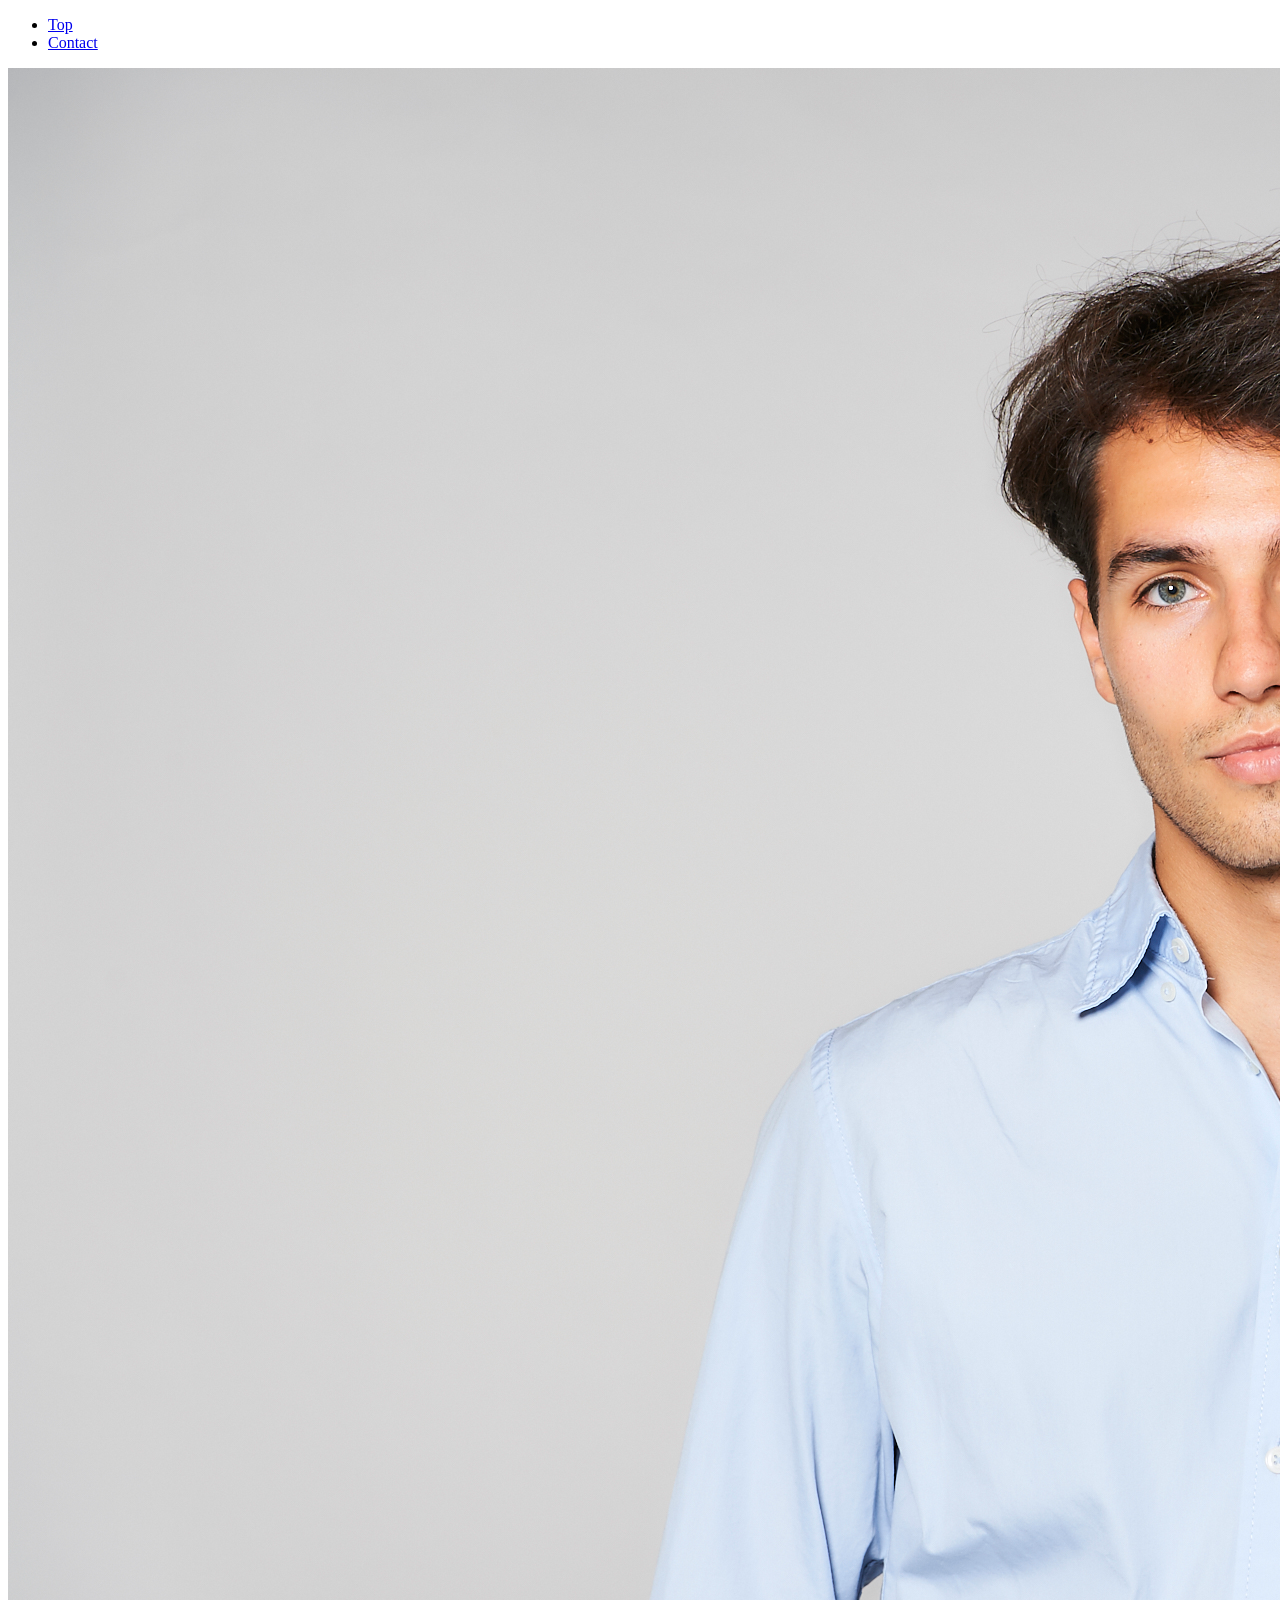
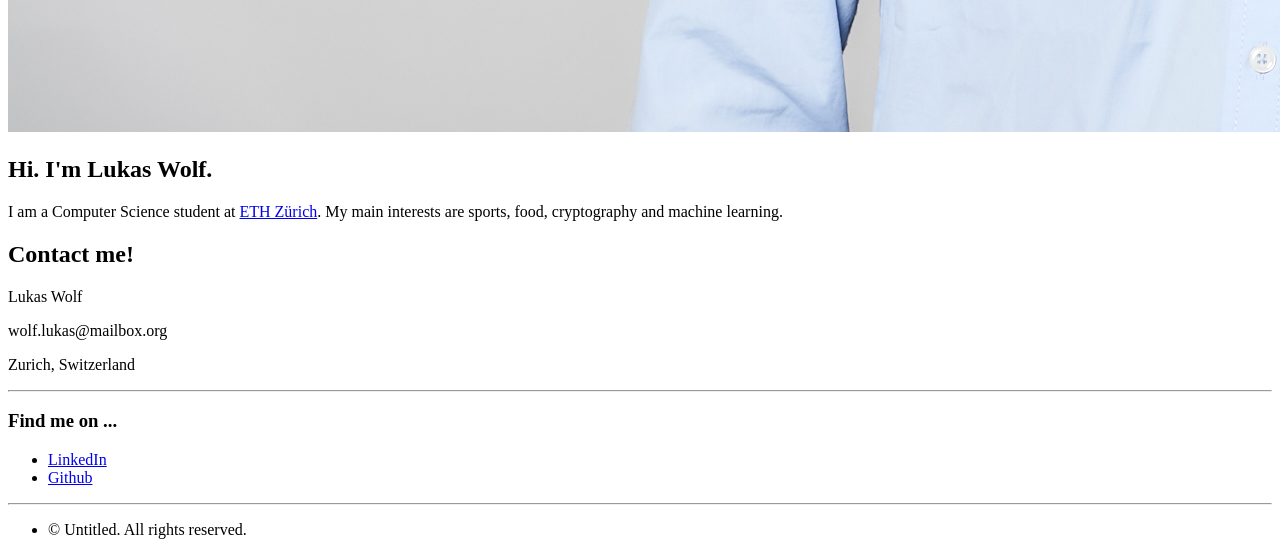
==== index.html @ d283a9c6 "clean" ====
<!DOCTYPE HTML>
<!--
	Miniport by HTML5 UP
	html5up.net | @ajlkn
	Free for personal and commercial use under the CCA 3.0 license (html5up.net/license)
-->
<html>
	<head>
		<title>Lukas Wolf</title>
		<meta charset="utf-8" />
		<meta name="viewport" content="width=device-width, initial-scale=1, user-scalable=no" />
		<link rel="stylesheet" href="assets/css/main.css" />
	</head>
	<body class="is-preload">

		<!-- Nav -->
			<nav id="nav">
				<ul class="container">
					<li><a href="#top">Top</a></li>
					<li><a href="#contact">Contact</a></li>
				</ul>
			</nav>

		<!-- Home -->
			<article id="top" class="wrapper style1">
				<div class="container">
					<div class="row">
						<div class="col-4 col-5-large col-12-medium">
							<span class="image fit"><img src="./images/Me.JPG" alt="" /></span>
						</div>
						<div class="col-8 col-7-large col-12-medium">
							<header>
								<h1>Hi. I'm <strong>Lukas Wolf</strong>.</h1>
							</header>
							<p>I am a Computer Science student at  <a href="http://ethz.ch">ETH Zürich</a>. My main interests are sports, food, cryptography and machine learning.
								</p>
						</div>
					</div>
				</div>
			</article>

		<!-- Contact -->
			<article id="contact" class="wrapper style4">
				<div class="container medium">
					<header>
						<h2>Contact me!</h2>
						<p>Lukas Wolf</p>
						<p>wolf.lukas@mailbox.org</p>
						<p>Zurich, Switzerland</p>
					</header>
						<div class="col-12">
							<hr />
							<h3>Find me on ...</h3>
							<ul class="social">
								<li><a href="https://www.linkedin.com/in/lukas-wolf-14a992143/" class="icon brands fa-linkedin-in"><span class="label">LinkedIn</span></a></li>
								<li><a href="https://github.com/lu-wo" class="icon brands fa-github"><span class="label">Github</span></a></li>
							</ul>
							<hr />
						</div>
					</div>
					<footer>
						<ul id="copyright">
							<li>&copy; Untitled. All rights reserved.</li>
						</ul>
					</footer>
				</div>
			</article>

		<!-- Scripts -->
			<script src="assets/js/jquery.min.js"></script>
			<script src="assets/js/jquery.scrolly.min.js"></script>
			<script src="assets/js/browser.min.js"></script>
			<script src="assets/js/breakpoints.min.js"></script>
			<script src="assets/js/util.js"></script>
			<script src="assets/js/main.js"></script>

	</body>
</html>
---- assets/css/main.css ----
@import url("https://fonts.googleapis.com/css?family=Open+Sans:300,300italic,600,600italic,700");
@import url("fontawesome-all.min.css");

/*
	Miniport by HTML5 UP
	html5up.net | @ajlkn
	Free for personal and commercial use under the CCA 3.0 license (html5up.net/license)
*/

html, body, div, span, applet, object,
iframe, h1, h2, h3, h4, h5, h6, p, blockquote,
pre, a, abbr, acronym, address, big, cite,
code, del, dfn, em, img, ins, kbd, q, s, samp,
small, strike, strong, sub, sup, tt, var, b,
u, i, center, dl, dt, dd, ol, ul, li, fieldset,
form, label, legend, table, caption, tbody,
tfoot, thead, tr, th, td, article, aside,
canvas, details, embed, figure, figcaption,
footer, header, hgroup, menu, nav, output, ruby,
section, summary, time, mark, audio, video {
	margin: 0;
	padding: 0;
	border: 0;
	font-size: 100%;
	font: inherit;
	vertical-align: baseline;}

article, aside, details, figcaption, figure,
footer, header, hgroup, menu, nav, section {
	display: block;}

body {
	line-height: 1;
}

ol, ul {
	list-style: none;
}

blockquote, q {
	quotes: none;
}

	blockquote:before, blockquote:after, q:before, q:after {
		content: '';
		content: none;
	}

table {
	border-collapse: collapse;
	border-spacing: 0;
}

body {
	-webkit-text-size-adjust: none;
}

mark {
	background-color: transparent;
	color: inherit;
}

input::-moz-focus-inner {
	border: 0;
	padding: 0;
}

input, select, textarea {
	-moz-appearance: none;
	-webkit-appearance: none;
	-ms-appearance: none;
	appearance: none;
}

/* Basic */

	html {
		box-sizing: border-box;
	}

	*, *:before, *:after {
		box-sizing: inherit;
	}

	body {
		padding-top: 3.5em;
	}

		body.is-preload *, body.is-preload *:before, body.is-preload *:after {
			-moz-animation: none !important;
			-webkit-animation: none !important;
			-ms-animation: none !important;
			animation: none !important;
			-moz-transition: none !important;
			-webkit-transition: none !important;
			-ms-transition: none !important;
			transition: none !important;
		}

	body, input, textarea, select {
		font-family: 'Open Sans', sans-serif;
		line-height: 1.85em;
		color: #888;
		font-weight: 300;
		font-size: 13pt;
	}

	a {
		-moz-transition: color .2s ease-in-out;
		-webkit-transition: color .2s ease-in-out;
		-ms-transition: color .2s ease-in-out;
		transition: color .2s ease-in-out;
		color: #43B3E0;
		text-decoration: underline;
	}

		a:hover {
			color: #43bff0 !important;
		}

		a img {
			border: 0;
		}

	b, strong {
		font-weight: 600;
		color: #3e3e3e;
	}

	i, em {
		font-style: italic;
	}

	sub {
		position: relative;
		top: 0.5em;
		font-size: 0.8em;
	}

	sup {
		position: relative;
		top: -0.5em;
		font-size: 0.8em;
	}

	blockquote {
		border-left: solid 0.75em #eee;
		padding: 1em 0 1em 1.5em;
		font-style: italic;
	}

	h1, h2, h3, h4, h5, h6 {
		color: #3e3e3e;
		margin: 0 0 0.75em 0;
	}

	h1 a, h2 a, h3 a, h4 a, h5 a, h6 a {
		text-decoration: none;
		color: inherit;
	}

	h2, h3, h4, h5, h6 {
		font-weight: 700;
	}

	h1 {
		font-size: 3.25em;
		letter-spacing: -0.025em;
		font-weight: 300;
	}

		h1 strong {
			font-weight: 700;
		}

	h2 {
		font-size: 2em;
		letter-spacing: -0.015em;
	}

	h3 {
		font-size: 1.5em;
		letter-spacing: -0.015em;
	}

	em, i {
		font-style: italic;
	}

	br.clear {
		clear: both;
	}

	hr {
		border: 0;
		border-top: solid 1px #444;
		border-top-color: rgba(0, 0, 0, 0.35);
		box-shadow: 0px 1px 0px 0px rgba(255, 255, 255, 0.1);
		height: 1px;
		margin: 3em 0;
	}

	p, ul, ol, dl, table {
		margin-bottom: 2em;
	}

	header {
		margin: 0 0 3em 0;
	}

		header > p {
			font-size: 1.25em;
			margin: 0;
		}

	footer {
		margin: 3em 0 0 0;
	}

		footer > p {
			font-size: 1.25em;
		}

/* Container */

	.container {
		margin: 0 auto;
		max-width: calc(100% - 50px);
		width: 1200px;
	}

		.container.medium {
			width: 900px;
		}

		@media screen and (max-width: 1680px) {

			.container {
				width: 1200px;
			}

				.container.medium {
					width: 900px;
				}

		}

		@media screen and (max-width: 1280px) {

			.container {
				width: 960px;
			}

				.container.medium {
					width: 720px;
				}

		}

		@media screen and (max-width: 980px) {

			.container {
				width: 100%;
			}

				.container.medium {
					width: 75%;
				}

		}

		@media screen and (max-width: 736px) {

			.container {
				width: 100%;
				max-width: calc(100% - 30px);
			}

				.container.medium {
					width: 100%;
				}

		}

/* Row */

	.row {
		display: flex;
		flex-wrap: wrap;
		box-sizing: border-box;
		align-items: stretch;
	}

		.row > * {
			box-sizing: border-box;
		}

		.row.gtr-uniform > * > :last-child {
			margin-bottom: 0;
		}

		.row.aln-left {
			justify-content: flex-start;
		}

		.row.aln-center {
			justify-content: center;
		}

		.row.aln-right {
			justify-content: flex-end;
		}

		.row.aln-top {
			align-items: flex-start;
		}

		.row.aln-middle {
			align-items: center;
		}

		.row.aln-bottom {
			align-items: flex-end;
		}

		.row > .imp {
			order: -1;
		}

		.row > .col-1 {
			width: 8.33333%;
		}

		.row > .off-1 {
			margin-left: 8.33333%;
		}

		.row > .col-2 {
			width: 16.66667%;
		}

		.row > .off-2 {
			margin-left: 16.66667%;
		}

		.row > .col-3 {
			width: 25%;
		}

		.row > .off-3 {
			margin-left: 25%;
		}

		.row > .col-4 {
			width: 33.33333%;
		}

		.row > .off-4 {
			margin-left: 33.33333%;
		}

		.row > .col-5 {
			width: 41.66667%;
		}

		.row > .off-5 {
			margin-left: 41.66667%;
		}

		.row > .col-6 {
			width: 50%;
		}

		.row > .off-6 {
			margin-left: 50%;
		}

		.row > .col-7 {
			width: 58.33333%;
		}

		.row > .off-7 {
			margin-left: 58.33333%;
		}

		.row > .col-8 {
			width: 66.66667%;
		}

		.row > .off-8 {
			margin-left: 66.66667%;
		}

		.row > .col-9 {
			width: 75%;
		}

		.row > .off-9 {
			margin-left: 75%;
		}

		.row > .col-10 {
			width: 83.33333%;
		}

		.row > .off-10 {
			margin-left: 83.33333%;
		}

		.row > .col-11 {
			width: 91.66667%;
		}

		.row > .off-11 {
			margin-left: 91.66667%;
		}

		.row > .col-12 {
			width: 100%;
		}

		.row > .off-12 {
			margin-left: 100%;
		}

		.row.gtr-0 {
			margin-top: 0px;
			margin-left: 0px;
		}

			.row.gtr-0 > * {
				padding: 0px 0 0 0px;
			}

			.row.gtr-0.gtr-uniform {
				margin-top: 0px;
			}

				.row.gtr-0.gtr-uniform > * {
					padding-top: 0px;
				}

		.row.gtr-25 {
			margin-top: -6.25px;
			margin-left: -6.25px;
		}

			.row.gtr-25 > * {
				padding: 6.25px 0 0 6.25px;
			}

			.row.gtr-25.gtr-uniform {
				margin-top: -6.25px;
			}

				.row.gtr-25.gtr-uniform > * {
					padding-top: 6.25px;
				}

		.row.gtr-50 {
			margin-top: -12.5px;
			margin-left: -12.5px;
		}

			.row.gtr-50 > * {
				padding: 12.5px 0 0 12.5px;
			}

			.row.gtr-50.gtr-uniform {
				margin-top: -12.5px;
			}

				.row.gtr-50.gtr-uniform > * {
					padding-top: 12.5px;
				}

		.row {
			margin-top: -25px;
			margin-left: -25px;
		}

			.row > * {
				padding: 25px 0 0 25px;
			}

			.row.gtr-uniform {
				margin-top: -25px;
			}

				.row.gtr-uniform > * {
					padding-top: 25px;
				}

		.row.gtr-150 {
			margin-top: -37.5px;
			margin-left: -37.5px;
		}

			.row.gtr-150 > * {
				padding: 37.5px 0 0 37.5px;
			}

			.row.gtr-150.gtr-uniform {
				margin-top: -37.5px;
			}

				.row.gtr-150.gtr-uniform > * {
					padding-top: 37.5px;
				}

		.row.gtr-200 {
			margin-top: -50px;
			margin-left: -50px;
		}

			.row.gtr-200 > * {
				padding: 50px 0 0 50px;
			}

			.row.gtr-200.gtr-uniform {
				margin-top: -50px;
			}

				.row.gtr-200.gtr-uniform > * {
					padding-top: 50px;
				}

		@media screen and (max-width: 1680px) {

			.row {
				display: flex;
				flex-wrap: wrap;
				box-sizing: border-box;
				align-items: stretch;
			}

				.row > * {
					box-sizing: border-box;
				}

				.row.gtr-uniform > * > :last-child {
					margin-bottom: 0;
				}

				.row.aln-left {
					justify-content: flex-start;
				}

				.row.aln-center {
					justify-content: center;
				}

				.row.aln-right {
					justify-content: flex-end;
				}

				.row.aln-top {
					align-items: flex-start;
				}

				.row.aln-middle {
					align-items: center;
				}

				.row.aln-bottom {
					align-items: flex-end;
				}

				.row > .imp-xlarge {
					order: -1;
				}

				.row > .col-1-xlarge {
					width: 8.33333%;
				}

				.row > .off-1-xlarge {
					margin-left: 8.33333%;
				}

				.row > .col-2-xlarge {
					width: 16.66667%;
				}

				.row > .off-2-xlarge {
					margin-left: 16.66667%;
				}

				.row > .col-3-xlarge {
					width: 25%;
				}

				.row > .off-3-xlarge {
					margin-left: 25%;
				}

				.row > .col-4-xlarge {
					width: 33.33333%;
				}

				.row > .off-4-xlarge {
					margin-left: 33.33333%;
				}

				.row > .col-5-xlarge {
					width: 41.66667%;
				}

				.row > .off-5-xlarge {
					margin-left: 41.66667%;
				}

				.row > .col-6-xlarge {
					width: 50%;
				}

				.row > .off-6-xlarge {
					margin-left: 50%;
				}

				.row > .col-7-xlarge {
					width: 58.33333%;
				}

				.row > .off-7-xlarge {
					margin-left: 58.33333%;
				}

				.row > .col-8-xlarge {
					width: 66.66667%;
				}

				.row > .off-8-xlarge {
					margin-left: 66.66667%;
				}

				.row > .col-9-xlarge {
					width: 75%;
				}

				.row > .off-9-xlarge {
					margin-left: 75%;
				}

				.row > .col-10-xlarge {
					width: 83.33333%;
				}

				.row > .off-10-xlarge {
					margin-left: 83.33333%;
				}

				.row > .col-11-xlarge {
					width: 91.66667%;
				}

				.row > .off-11-xlarge {
					margin-left: 91.66667%;
				}

				.row > .col-12-xlarge {
					width: 100%;
				}

				.row > .off-12-xlarge {
					margin-left: 100%;
				}

				.row.gtr-0 {
					margin-top: 0px;
					margin-left: 0px;
				}

					.row.gtr-0 > * {
						padding: 0px 0 0 0px;
					}

					.row.gtr-0.gtr-uniform {
						margin-top: 0px;
					}

						.row.gtr-0.gtr-uniform > * {
							padding-top: 0px;
						}

				.row.gtr-25 {
					margin-top: -6.25px;
					margin-left: -6.25px;
				}

					.row.gtr-25 > * {
						padding: 6.25px 0 0 6.25px;
					}

					.row.gtr-25.gtr-uniform {
						margin-top: -6.25px;
					}

						.row.gtr-25.gtr-uniform > * {
							padding-top: 6.25px;
						}

				.row.gtr-50 {
					margin-top: -12.5px;
					margin-left: -12.5px;
				}

					.row.gtr-50 > * {
						padding: 12.5px 0 0 12.5px;
					}

					.row.gtr-50.gtr-uniform {
						margin-top: -12.5px;
					}

						.row.gtr-50.gtr-uniform > * {
							padding-top: 12.5px;
						}

				.row {
					margin-top: -25px;
					margin-left: -25px;
				}

					.row > * {
						padding: 25px 0 0 25px;
					}

					.row.gtr-uniform {
						margin-top: -25px;
					}

						.row.gtr-uniform > * {
							padding-top: 25px;
						}

				.row.gtr-150 {
					margin-top: -37.5px;
					margin-left: -37.5px;
				}

					.row.gtr-150 > * {
						padding: 37.5px 0 0 37.5px;
					}

					.row.gtr-150.gtr-uniform {
						margin-top: -37.5px;
					}

						.row.gtr-150.gtr-uniform > * {
							padding-top: 37.5px;
						}

				.row.gtr-200 {
					margin-top: -50px;
					margin-left: -50px;
				}

					.row.gtr-200 > * {
						padding: 50px 0 0 50px;
					}

					.row.gtr-200.gtr-uniform {
						margin-top: -50px;
					}

						.row.gtr-200.gtr-uniform > * {
							padding-top: 50px;
						}

		}

		@media screen and (max-width: 1280px) {

			.row {
				display: flex;
				flex-wrap: wrap;
				box-sizing: border-box;
				align-items: stretch;
			}

				.row > * {
					box-sizing: border-box;
				}

				.row.gtr-uniform > * > :last-child {
					margin-bottom: 0;
				}

				.row.aln-left {
					justify-content: flex-start;
				}

				.row.aln-center {
					justify-content: center;
				}

				.row.aln-right {
					justify-content: flex-end;
				}

				.row.aln-top {
					align-items: flex-start;
				}

				.row.aln-middle {
					align-items: center;
				}

				.row.aln-bottom {
					align-items: flex-end;
				}

				.row > .imp-large {
					order: -1;
				}

				.row > .col-1-large {
					width: 8.33333%;
				}

				.row > .off-1-large {
					margin-left: 8.33333%;
				}

				.row > .col-2-large {
					width: 16.66667%;
				}

				.row > .off-2-large {
					margin-left: 16.66667%;
				}

				.row > .col-3-large {
					width: 25%;
				}

				.row > .off-3-large {
					margin-left: 25%;
				}

				.row > .col-4-large {
					width: 33.33333%;
				}

				.row > .off-4-large {
					margin-left: 33.33333%;
				}

				.row > .col-5-large {
					width: 41.66667%;
				}

				.row > .off-5-large {
					margin-left: 41.66667%;
				}

				.row > .col-6-large {
					width: 50%;
				}

				.row > .off-6-large {
					margin-left: 50%;
				}

				.row > .col-7-large {
					width: 58.33333%;
				}

				.row > .off-7-large {
					margin-left: 58.33333%;
				}

				.row > .col-8-large {
					width: 66.66667%;
				}

				.row > .off-8-large {
					margin-left: 66.66667%;
				}

				.row > .col-9-large {
					width: 75%;
				}

				.row > .off-9-large {
					margin-left: 75%;
				}

				.row > .col-10-large {
					width: 83.33333%;
				}

				.row > .off-10-large {
					margin-left: 83.33333%;
				}

				.row > .col-11-large {
					width: 91.66667%;
				}

				.row > .off-11-large {
					margin-left: 91.66667%;
				}

				.row > .col-12-large {
					width: 100%;
				}

				.row > .off-12-large {
					margin-left: 100%;
				}

				.row.gtr-0 {
					margin-top: 0px;
					margin-left: 0px;
				}

					.row.gtr-0 > * {
						padding: 0px 0 0 0px;
					}

					.row.gtr-0.gtr-uniform {
						margin-top: 0px;
					}

						.row.gtr-0.gtr-uniform > * {
							padding-top: 0px;
						}

				.row.gtr-25 {
					margin-top: -6.25px;
					margin-left: -6.25px;
				}

					.row.gtr-25 > * {
						padding: 6.25px 0 0 6.25px;
					}

					.row.gtr-25.gtr-uniform {
						margin-top: -6.25px;
					}

						.row.gtr-25.gtr-uniform > * {
							padding-top: 6.25px;
						}

				.row.gtr-50 {
					margin-top: -12.5px;
					margin-left: -12.5px;
				}

					.row.gtr-50 > * {
						padding: 12.5px 0 0 12.5px;
					}

					.row.gtr-50.gtr-uniform {
						margin-top: -12.5px;
					}

						.row.gtr-50.gtr-uniform > * {
							padding-top: 12.5px;
						}

				.row {
					margin-top: -25px;
					margin-left: -25px;
				}

					.row > * {
						padding: 25px 0 0 25px;
					}

					.row.gtr-uniform {
						margin-top: -25px;
					}

						.row.gtr-uniform > * {
							padding-top: 25px;
						}

				.row.gtr-150 {
					margin-top: -37.5px;
					margin-left: -37.5px;
				}

					.row.gtr-150 > * {
						padding: 37.5px 0 0 37.5px;
					}

					.row.gtr-150.gtr-uniform {
						margin-top: -37.5px;
					}

						.row.gtr-150.gtr-uniform > * {
							padding-top: 37.5px;
						}

				.row.gtr-200 {
					margin-top: -50px;
					margin-left: -50px;
				}

					.row.gtr-200 > * {
						padding: 50px 0 0 50px;
					}

					.row.gtr-200.gtr-uniform {
						margin-top: -50px;
					}

						.row.gtr-200.gtr-uniform > * {
							padding-top: 50px;
						}

		}

		@media screen and (max-width: 980px) {

			.row {
				display: flex;
				flex-wrap: wrap;
				box-sizing: border-box;
				align-items: stretch;
			}

				.row > * {
					box-sizing: border-box;
				}

				.row.gtr-uniform > * > :last-child {
					margin-bottom: 0;
				}

				.row.aln-left {
					justify-content: flex-start;
				}

				.row.aln-center {
					justify-content: center;
				}

				.row.aln-right {
					justify-content: flex-end;
				}

				.row.aln-top {
					align-items: flex-start;
				}

				.row.aln-middle {
					align-items: center;
				}

				.row.aln-bottom {
					align-items: flex-end;
				}

				.row > .imp-medium {
					order: -1;
				}

				.row > .col-1-medium {
					width: 8.33333%;
				}

				.row > .off-1-medium {
					margin-left: 8.33333%;
				}

				.row > .col-2-medium {
					width: 16.66667%;
				}

				.row > .off-2-medium {
					margin-left: 16.66667%;
				}

				.row > .col-3-medium {
					width: 25%;
				}

				.row > .off-3-medium {
					margin-left: 25%;
				}

				.row > .col-4-medium {
					width: 33.33333%;
				}

				.row > .off-4-medium {
					margin-left: 33.33333%;
				}

				.row > .col-5-medium {
					width: 41.66667%;
				}

				.row > .off-5-medium {
					margin-left: 41.66667%;
				}

				.row > .col-6-medium {
					width: 50%;
				}

				.row > .off-6-medium {
					margin-left: 50%;
				}

				.row > .col-7-medium {
					width: 58.33333%;
				}

				.row > .off-7-medium {
					margin-left: 58.33333%;
				}

				.row > .col-8-medium {
					width: 66.66667%;
				}

				.row > .off-8-medium {
					margin-left: 66.66667%;
				}

				.row > .col-9-medium {
					width: 75%;
				}

				.row > .off-9-medium {
					margin-left: 75%;
				}

				.row > .col-10-medium {
					width: 83.33333%;
				}

				.row > .off-10-medium {
					margin-left: 83.33333%;
				}

				.row > .col-11-medium {
					width: 91.66667%;
				}

				.row > .off-11-medium {
					margin-left: 91.66667%;
				}

				.row > .col-12-medium {
					width: 100%;
				}

				.row > .off-12-medium {
					margin-left: 100%;
				}

				.row.gtr-0 {
					margin-top: 0px;
					margin-left: 0px;
				}

					.row.gtr-0 > * {
						padding: 0px 0 0 0px;
					}

					.row.gtr-0.gtr-uniform {
						margin-top: 0px;
					}

						.row.gtr-0.gtr-uniform > * {
							padding-top: 0px;
						}

				.row.gtr-25 {
					margin-top: -6.25px;
					margin-left: -6.25px;
				}

					.row.gtr-25 > * {
						padding: 6.25px 0 0 6.25px;
					}

					.row.gtr-25.gtr-uniform {
						margin-top: -6.25px;
					}

						.row.gtr-25.gtr-uniform > * {
							padding-top: 6.25px;
						}

				.row.gtr-50 {
					margin-top: -12.5px;
					margin-left: -12.5px;
				}

					.row.gtr-50 > * {
						padding: 12.5px 0 0 12.5px;
					}

					.row.gtr-50.gtr-uniform {
						margin-top: -12.5px;
					}

						.row.gtr-50.gtr-uniform > * {
							padding-top: 12.5px;
						}

				.row {
					margin-top: -25px;
					margin-left: -25px;
				}

					.row > * {
						padding: 25px 0 0 25px;
					}

					.row.gtr-uniform {
						margin-top: -25px;
					}

						.row.gtr-uniform > * {
							padding-top: 25px;
						}

				.row.gtr-150 {
					margin-top: -37.5px;
					margin-left: -37.5px;
				}

					.row.gtr-150 > * {
						padding: 37.5px 0 0 37.5px;
					}

					.row.gtr-150.gtr-uniform {
						margin-top: -37.5px;
					}

						.row.gtr-150.gtr-uniform > * {
							padding-top: 37.5px;
						}

				.row.gtr-200 {
					margin-top: -50px;
					margin-left: -50px;
				}

					.row.gtr-200 > * {
						padding: 50px 0 0 50px;
					}

					.row.gtr-200.gtr-uniform {
						margin-top: -50px;
					}

						.row.gtr-200.gtr-uniform > * {
							padding-top: 50px;
						}

		}

		@media screen and (max-width: 736px) {

			.row {
				display: flex;
				flex-wrap: wrap;
				box-sizing: border-box;
				align-items: stretch;
			}

				.row > * {
					box-sizing: border-box;
				}

				.row.gtr-uniform > * > :last-child {
					margin-bottom: 0;
				}

				.row.aln-left {
					justify-content: flex-start;
				}

				.row.aln-center {
					justify-content: center;
				}

				.row.aln-right {
					justify-content: flex-end;
				}

				.row.aln-top {
					align-items: flex-start;
				}

				.row.aln-middle {
					align-items: center;
				}

				.row.aln-bottom {
					align-items: flex-end;
				}

				.row > .imp-small {
					order: -1;
				}

				.row > .col-1-small {
					width: 8.33333%;
				}

				.row > .off-1-small {
					margin-left: 8.33333%;
				}

				.row > .col-2-small {
					width: 16.66667%;
				}

				.row > .off-2-small {
					margin-left: 16.66667%;
				}

				.row > .col-3-small {
					width: 25%;
				}

				.row > .off-3-small {
					margin-left: 25%;
				}

				.row > .col-4-small {
					width: 33.33333%;
				}

				.row > .off-4-small {
					margin-left: 33.33333%;
				}

				.row > .col-5-small {
					width: 41.66667%;
				}

				.row > .off-5-small {
					margin-left: 41.66667%;
				}

				.row > .col-6-small {
					width: 50%;
				}

				.row > .off-6-small {
					margin-left: 50%;
				}

				.row > .col-7-small {
					width: 58.33333%;
				}

				.row > .off-7-small {
					margin-left: 58.33333%;
				}

				.row > .col-8-small {
					width: 66.66667%;
				}

				.row > .off-8-small {
					margin-left: 66.66667%;
				}

				.row > .col-9-small {
					width: 75%;
				}

				.row > .off-9-small {
					margin-left: 75%;
				}

				.row > .col-10-small {
					width: 83.33333%;
				}

				.row > .off-10-small {
					margin-left: 83.33333%;
				}

				.row > .col-11-small {
					width: 91.66667%;
				}

				.row > .off-11-small {
					margin-left: 91.66667%;
				}

				.row > .col-12-small {
					width: 100%;
				}

				.row > .off-12-small {
					margin-left: 100%;
				}

				.row.gtr-0 {
					margin-top: 0px;
					margin-left: 0px;
				}

					.row.gtr-0 > * {
						padding: 0px 0 0 0px;
					}

					.row.gtr-0.gtr-uniform {
						margin-top: 0px;
					}

						.row.gtr-0.gtr-uniform > * {
							padding-top: 0px;
						}

				.row.gtr-25 {
					margin-top: -3.75px;
					margin-left: -3.75px;
				}

					.row.gtr-25 > * {
						padding: 3.75px 0 0 3.75px;
					}

					.row.gtr-25.gtr-uniform {
						margin-top: -3.75px;
					}

						.row.gtr-25.gtr-uniform > * {
							padding-top: 3.75px;
						}

				.row.gtr-50 {
					margin-top: -7.5px;
					margin-left: -7.5px;
				}

					.row.gtr-50 > * {
						padding: 7.5px 0 0 7.5px;
					}

					.row.gtr-50.gtr-uniform {
						margin-top: -7.5px;
					}

						.row.gtr-50.gtr-uniform > * {
							padding-top: 7.5px;
						}

				.row {
					margin-top: -15px;
					margin-left: -15px;
				}

					.row > * {
						padding: 15px 0 0 15px;
					}

					.row.gtr-uniform {
						margin-top: -15px;
					}

						.row.gtr-uniform > * {
							padding-top: 15px;
						}

				.row.gtr-150 {
					margin-top: -22.5px;
					margin-left: -22.5px;
				}

					.row.gtr-150 > * {
						padding: 22.5px 0 0 22.5px;
					}

					.row.gtr-150.gtr-uniform {
						margin-top: -22.5px;
					}

						.row.gtr-150.gtr-uniform > * {
							padding-top: 22.5px;
						}

				.row.gtr-200 {
					margin-top: -30px;
					margin-left: -30px;
				}

					.row.gtr-200 > * {
						padding: 30px 0 0 30px;
					}

					.row.gtr-200.gtr-uniform {
						margin-top: -30px;
					}

						.row.gtr-200.gtr-uniform > * {
							padding-top: 30px;
						}

		}

/* Form */

	form label {
		color: #3e3e3e;
		font-weight: 700;
		display: block;
		margin: 0 0 0.5em 0;
	}

	form input[type=text],
	form input[type=email],
	form input[type=password],
	form select,
	form textarea {
		-moz-transition: background .2s ease-in-out, box-shadow .2s ease-in-out;
		-webkit-transition: background .2s ease-in-out, box-shadow .2s ease-in-out;
		-ms-transition: background .2s ease-in-out, box-shadow .2s ease-in-out;
		transition: background .2s ease-in-out, box-shadow .2s ease-in-out;
		-webkit-appearance: none;
		display: block;
		border: 0;
		padding: 0.75em;
		font-size: 1em;
		border-radius: 8px;
		border: solid 1px #ddd;
		background: #fff;
		color: #bbb;
		box-shadow: inset 0px 2px 3px 1px rgba(0, 0, 0, 0.05), 0px 1px 0px 0px rgba(255, 255, 255, 0.025);
		width: 100%;
	}

		form input[type=text]:focus,
		form input[type=email]:focus,
		form input[type=password]:focus,
		form select:focus,
		form textarea:focus {
			background: #fafafa;
			box-shadow: inset 0px 2px 5px 0px rgba(0, 0, 0, 0.05), 0px 1px 0px 0px rgba(255, 255, 255, 0.025), inset 0px 0px 2px 1px #43bff0;
		}

	form textarea {
		height: 15em;
	}

	form .actions:last-child {
		margin-bottom: 0;
	}

	form ::-webkit-input-placeholder {
		color: #555 !important;
	}

	form :-moz-placeholder {
		color: #555 !important;
	}

	form ::-moz-placeholder {
		color: #555 !important;
	}

	form :-ms-input-placeholder {
		color: #555 !important;
	}

	form ::-moz-focus-inner {
		border: 0;
	}

/* Tables */

	table {
		width: 100%;
	}

		table.default {
			width: 100%;
		}

			table.default tr {
				border-top: solid 1px #eee;
			}

				table.default tr:first-child {
					border-top: 0;
				}

			table.default td {
				padding: 0.5em 1em 0.5em 1em;
			}

			table.default th {
				text-align: left;
				padding: 0.5em 1em 0.5em 1em;
				font-weight: 600;
				margin: 0 0 1em 0;
			}

			table.default thead {
				background: #4f4f4f;
				color: #fff;
			}

/* Section/Article */

	section, article {
		margin-bottom: 3em;
	}

	section > :last-child,
	article > :last-child,
	section:last-child,
	article:last-child {
		margin-bottom: 0;
	}

/* Image */

	.image {
		display: inline-block;
		position: relative;
	}

		.image img {
			display: block;
			width: 100%;
		}

		.image.fit {
			display: block;
			width: 100%;
		}

		.image.featured {
			display: block;
			width: 100%;
			margin: 0 0 2em 0;
		}

		.image.left {
			float: left;
			margin: 0 2em 2em 0;
		}

		.image.centered {
			display: block;
			margin: 0 0 2em 0;
		}

			.image.centered img {
				margin: 0 auto;
				width: auto;
			}

/* Button */

	input[type="button"],
	input[type="submit"],
	input[type="reset"],
	button,
	.button {
		background-image: url("images/bg.png"), -moz-linear-gradient(top, rgba(0, 0, 0, 0), rgba(0, 0, 0, 0.2));
		background-image: url("images/bg.png"), -webkit-linear-gradient(top, rgba(0, 0, 0, 0), rgba(0, 0, 0, 0.2));
		background-image: url("images/bg.png"), -ms-linear-gradient(top, rgba(0, 0, 0, 0), rgba(0, 0, 0, 0.2));
		background-image: url("images/bg.png"), linear-gradient(top, rgba(0, 0, 0, 0), rgba(0, 0, 0, 0.2));
		-moz-transition: background-color .2s ease-in-out;
		-webkit-transition: background-color .2s ease-in-out;
		-ms-transition: background-color .2s ease-in-out;
		transition: background-color .2s ease-in-out;
		-webkit-appearance: none;
		position: relative;
		display: inline-block;
		color: #fff !important;
		text-decoration: none;
		font-weight: 700;
		border: 0;
		outline: 0;
		cursor: pointer;
		border-radius: 8px;
		text-shadow: -1px -1px 0.5px rgba(0, 0, 0, 0.5);
		overflow: hidden;
		box-shadow: inset 0px 0px 0px 1px rgba(0, 0, 0, 0.5), inset 0px 2px 1px 0px rgba(255, 255, 255, 0.75);
		background-color: #43B3E0;
		padding: 1em 2.35em 1em 2.35em;
		font-size: 1.1em;
		max-width: 24em;
	}

		input[type="button"]:hover,
		input[type="submit"]:hover,
		input[type="reset"]:hover,
		button:hover,
		.button:hover {
			background-color: #43bff0;
			color: #fff !important;
		}

		input[type="button"]:active,
		input[type="submit"]:active,
		input[type="reset"]:active,
		button:active,
		.button:active {
			background-color: #3BA8D3;
			top: 1px;
		}

		input[type="button"].large,
		input[type="submit"].large,
		input[type="reset"].large,
		button.large,
		.button.large {
			font-size: 1.5em;
			letter-spacing: -0.025em;
		}

		input[type="button"].alt,
		input[type="submit"].alt,
		input[type="reset"].alt,
		button.alt,
		.button.alt {
			background-color: #444;
			box-shadow: inset 0px 0px 0px 1px #242424, inset 0px 2px 1px 0px rgba(255, 255, 255, 0.2);
		}

			input[type="button"].alt:hover,
			input[type="submit"].alt:hover,
			input[type="reset"].alt:hover,
			button.alt:hover,
			.button.alt:hover {
				background-color: #4f4f4f;
				color: #fff !important;
			}

			input[type="button"].alt:active,
			input[type="submit"].alt:active,
			input[type="reset"].alt:active,
			button.alt:active,
			.button.alt:active {
				background-color: #3f3f3f;
			}

/* List */

	ul {
		list-style: disc;
		padding-left: 1em;
	}

		ul li {
			padding-left: 0.5em;
		}

	ol {
		list-style: decimal;
		padding-left: 1.25em;
	}

		ol li {
			padding-left: 0.25em;
		}

/* Social */

	ul.social {
		cursor: default;
		margin: 0;
		list-style: none;
		padding-left: 0;
	}

		ul.social li {
			position: relative;
			display: inline-block;
			margin: 0.25em;
			top: 0;
			padding-left: 0;
		}

			ul.social li a {
				-moz-transition: top .2s ease-in-out;
				-webkit-transition: top .2s ease-in-out;
				-ms-transition: top .2s ease-in-out;
				transition: top .2s ease-in-out;
				display: block;
				width: 48px;
				height: 48px;
				border-radius: 6px;
				top: 0;
				position: relative;
			}

				ul.social li a:before {
					background-image: url("images/bg.png"), -moz-linear-gradient(top, rgba(0, 0, 0, 0), rgba(0, 0, 0, 0.2));
					background-image: url("images/bg.png"), -webkit-linear-gradient(top, rgba(0, 0, 0, 0), rgba(0, 0, 0, 0.2));
					background-image: url("images/bg.png"), -ms-linear-gradient(top, rgba(0, 0, 0, 0), rgba(0, 0, 0, 0.2));
					background-image: url("images/bg.png"), linear-gradient(top, rgba(0, 0, 0, 0), rgba(0, 0, 0, 0.2));
					-moz-transition: background-color .2s ease-in-out;
					-webkit-transition: background-color .2s ease-in-out;
					-ms-transition: background-color .2s ease-in-out;
					transition: background-color .2s ease-in-out;
					background-color: #444;
					border-radius: 6px;
					box-shadow: inset 0px 0px 0px 1px #282828, inset 0px 2px 1px 0px rgba(255, 255, 255, 0.1);
					color: #2E2E2E !important;
					display: block;
					font-size: 26px;
					height: 48px;
					line-height: 48px;
					text-align: center;
					outline: 0;
					overflow: hidden;
					text-shadow: 1px 1px 0px rgba(255, 255, 255, 0.1);
					width: 48px;
				}

				ul.social li a.fa-twitter {
					background-color: #2DAAE4;
				}

				ul.social li a.fa-facebook-f {
					background-color: #3C5A98;
				}

				ul.social li a.fa-dribbble {
					background-color: #C4376B;
				}

				ul.social li a.fa-linkedin-in {
					background-color: #006599;
				}

				ul.social li a.fa-tumblr {
					background-color: #51718A;
				}

				ul.social li a.fa-google-plus {
					background-color: #DA2713;
				}

				ul.social li a.fa-github {
					background-color: #FAFAFA;
				}

				ul.social li a.fa-rss {
					background-color: #F2600B;
				}

				ul.social li a.fa-instagram {
					background-color: #E0D7C8;
				}

				ul.social li a.fa-foursquare {
					background-color: #39A3D4;
				}

				ul.social li a.fa-skype {
					background-color: #10BEF1;
				}

				ul.social li a.fa-soundcloud {
					background-color: #FE5419;
				}

				ul.social li a.fa-youtube {
					background-color: #BF2E25;
				}

				ul.social li a.fa-blogger {
					background-color: #FF6501;
				}

				ul.social li a.fa-flickr {
					background-color: #0062DB;
				}

				ul.social li a.fa-vimeo {
					background-color: #4C8AB0;
				}

				ul.social li a:hover {
					top: -5px;
				}

					ul.social li a:hover:before {
						background-color: transparent;
					}

/* Actions */

	ul.actions {
		list-style: none;
		padding-left: 0;
	}

		ul.actions li {
			display: inline-block;
			margin: 0 0 0 1em;
			padding-left: 0;
		}

			ul.actions li:first-child {
				margin-left: 0;
			}

/* Box */

	.box {
		background: #fff;
		box-shadow: inset 0px 0px 0px 1px rgba(0, 0, 0, 0.15), 0px 2px 3px 0px rgba(0, 0, 0, 0.1);
		text-align: center;
		padding: 2em;
	}

		.box.style1 {
			padding: 3em 2em 3.5em 2em;
		}

			.box.style1 h3 {
				margin-bottom: 0.5em;
			}

		.box.style2 h3 {
			margin-bottom: 0.25em;
		}

		.box.style2 .image {
			position: relative;
			left: 2em;
			top: 2em;
			margin: -4em 0 4em -4em;
			width: auto;
		}

/* Icons */

	.icon {
		text-decoration: none;
		text-decoration: none;
	}

		.icon:before {
			-moz-osx-font-smoothing: grayscale;
			-webkit-font-smoothing: antialiased;
			display: inline-block;
			font-style: normal;
			font-variant: normal;
			text-rendering: auto;
			line-height: 1;
			text-transform: none !important;
			font-family: 'Font Awesome 5 Free';
			font-weight: 400;
		}

		.icon:before {
			font-size: 1.25em;
		}

		.icon > .label {
			display: none;
		}

		.icon.solid:before {
			font-weight: 900;
		}

		.icon.brands:before {
			font-family: 'Font Awesome 5 Brands';
		}

		.icon.featured {
			color: #EA8A95;
			display: block;
			margin: 0 0 1.5em 0;
			cursor: default;
		}

			.icon.featured:before {
				font-size: 6em;
			}

/* Wrappers */

	.wrapper {
		background-image: url("images/bg.png");
		box-shadow: inset 0px 1px 0px 0px rgba(0, 0, 0, 0.05), inset 0px 2px 3px 0px rgba(0, 0, 0, 0.1);
		padding: 8em 0 8em 0;
		text-align: center;
	}

		.wrapper.style1 {
			background-image: none;
			background-color: #fff;
		}

		.wrapper.style2 {
			background-color: #fafafa;
			text-shadow: 1px 1px 0px #fff;
		}

		.wrapper.style3 {
			background-color: #f4f4f4;
			text-shadow: 1px 1px 0px #fff;
		}

		.wrapper.style4 {
			background-color: #303030;
			color: #999;
			text-shadow: -1px -1px 0px #181818;
		}

			.wrapper.style4 h1, .wrapper.style4 h2, .wrapper.style4 h3, .wrapper.style4 h4, .wrapper.style4 h5, .wrapper.style4 h6 {
				color: #fff;
			}

			.wrapper.style4 form input[type=text],
			.wrapper.style4 form input[type=password],
			.wrapper.style4 form select,
			.wrapper.style4 form textarea {
				border: none;
				background: #282828;
			}

				.wrapper.style4 form input[type=text]:focus,
				.wrapper.style4 form input[type=password]:focus,
				.wrapper.style4 form select:focus,
				.wrapper.style4 form textarea:focus {
					background: #252525;
				}

/* Nav */

	#nav {
		background-color: #282828;
		text-align: center;
		position: fixed;
		left: 0;
		top: 0;
		width: 100%;
		z-index: 10000;
		cursor: default;
		height: 3.5em;
		line-height: 3.5em;
	}

		#nav ul {
			margin-bottom: 0;
			list-style: none;
			padding-left: 0;
		}

		#nav li {
			display: inline-block;
			padding-left: 0;
		}

		#nav a {
			-moz-transition: background-color .2s ease-in-out;
			-webkit-transition: background-color .2s ease-in-out;
			-ms-transition: background-color .2s ease-in-out;
			transition: background-color .2s ease-in-out;
			position: relative;
			display: block;
			color: #fff;
			text-decoration: none;
			outline: 0;
			font-weight: 600;
			border-radius: 8px;
			color: #fff;
			height: 2.5em;
			line-height: 2.5em;
			padding: 0 1.25em;
		}

			#nav a:hover {
				color: #fff !important;
				background: #383838;
			}

			#nav a.active {
				background: #484848;
			}

				#nav a.active:before {
					content: '';
					display: block;
					position: absolute;
					bottom: -0.6em;
					left: 50%;
					margin-left: -0.75em;
					border-left: solid 0.75em transparent;
					border-right: solid 0.75em transparent;
					border-top: solid 0.6em #282828;
				}

/* Articles */

	body > article {
		margin-bottom: 0;
	}

	#top {
		padding: 10em 0 10em 0;
		text-align: left;
	}

		#top .image {
			border-radius: 100%;
			width: 20em;
			height: 20em;
			margin: 0;
		}

			#top .image img {
				border-radius: 100%;
			}

		#top h1 {
			margin-top: 0.35em;
		}

		#top p {
			font-size: 1.5em;
			line-height: 1.75em;
		}

			#top p a {
				color: inherit;
			}

	#contact footer {
		font-size: 0.9em;
	}

/* Copyright */

	#copyright {
		color: #666;
		font-size: 1em;
		line-height: 1em;
		list-style: none;
		padding-left: 0;
		margin-bottom: 0;
	}

		#copyright li {
			display: inline-block;
			border-left: solid 1px rgba(0, 0, 0, 0.5);
			box-shadow: -1px 0px 0px 0px rgba(255, 255, 255, 0.1);
			padding: 0 0 0 1em;
			margin: 0 0 0 1em;
		}

			#copyright li:first-child {
				border: 0;
				box-shadow: none;
				padding-left: 0;
				margin-left: 0;
			}

		#copyright a {
			-moz-transition: color .2s ease-in-out;
			-webkit-transition: color .2s ease-in-out;
			-ms-transition: color .2s ease-in-out;
			transition: color .2s ease-in-out;
			color: inherit;
		}

			#copyright a:hover {
				color: #777;
			}

/* Large */

	@media screen and (max-width: 1280px) {

		/* Basic */

			body {
				font-size: 11pt;
			}

			input, textarea, select {
				font-size: 11pt;
			}

			header {
				margin: 0 0 4em 0;
			}

		/* Wrappers */

			.wrapper {
				padding: 5em 0 5em 0;
				text-align: center;
			}

				.wrapper.style4 .row-special {
					margin: 2em 0 0 0;
					padding: 2em 0 2em 0;
				}

		/* Articles */

			#top {
				padding: 8em 0;
			}

				#top .image {
					width: 24em;
					height: 24em;
					margin: 0;
				}

	}

/* Medium */

	@media screen and (max-width: 980px) {

		/* Articles */

			#top {
				text-align: center;
				padding: 5em 0;
			}

				#top .image {
					margin: 0 auto 2em auto;
				}

	}

/* Small */

	@media screen and (max-width: 736px) {

		/* Basic */

			body {
				padding-top: 44px;
			}

			body, input, textarea, select {
				line-height: 1.75em;
				font-size: 10pt;
				letter-spacing: 0;
			}

			h1, h2, h3, h4, h5, h6 {
				font-size: 1.25em;
				margin: 0 0 0.4em 0;
			}

			h1 {
				font-size: 2.25em;
				line-height: 1.25em;
			}

			header {
				margin: 0 0 2em 0;
			}

				header > p {
					font-size: 1.25em;
				}

			footer {
				margin: 2.5em 0 0 0;
			}

				footer > p {
					font-size: 1.25em;
				}

			hr {
				margin: 1.5em 0 2em 0;
			}

		/* Section/Article */

			section, article {
				clear: both;
			}

		/* Button */

			input[type="button"],
			input[type="submit"],
			input[type="reset"],
			button,
			.button {
				text-align: center;
				font-size: 1.2em;
				width: 100%;
				padding: 1em 0 1em 0;
			}

				input[type="button"].large,
				input[type="submit"].large,
				input[type="reset"].large,
				button.large,
				.button.large {
					font-size: 1.2em;
					letter-spacing: 0;
				}

		/* Social */

			ul.social {
				padding: 1em 0.5em 0 0.5em;
			}

				ul.social li {
					margin: 0.5em 0.5em 0.5em 0.5em;
				}

					ul.social li a {
						top: 0 !important;
					}

						ul.social li a:before {
							background-color: transparent !important;
						}

		/* Actions */

			ul.actions {
				margin: 0;
			}

				ul.actions li {
					display: block;
					margin: 15px 0 0 0;
				}

					ul.actions li:first-child {
						margin-top: 0;
					}

		/* Box */

			.box {
				padding: 30px 20px 30px 20px;
				margin: 0 0 20px 0 !important;
			}

				.box h3 {
					margin-bottom: 0.25em;
				}

				.box .image.centered {
					margin-bottom: 1em;
				}

				.box .image.featured {
					position: relative;
					left: 20px;
					top: 20px;
					margin: -50px 0 50px -40px;
					width: auto;
				}

				.box.style1 {
					max-width: 32em;
					margin-left: auto !important;
					margin-right: auto !important;
				}

				.box.style2 {
					max-width: 32em;
					margin-left: auto !important;
					margin-right: auto !important;
				}

		/* Wrappers */

			.wrapper {
				padding: 3em 0;
				text-align: center;
			}

		/* Nav */

			#nav {
				height: 44px;
				line-height: 44px;
			}

				#nav a {
					padding: 0 0.75em;
					height: inherit;
					line-height: inherit;
					border-radius: 0;
				}

					#nav a:hover {
						background-color: transparent;
					}

		/* Articles */

			#top {
				padding: 3em 0;
			}

				#top .image {
					width: 15em;
					height: 15em;
					margin-bottom: 0;
				}

				#top p {
					font-size: 1em;
				}

			#contact footer {
				margin: 0;
			}

		/* Copyright */

			#copyright {
				font-size: 1em;
				margin: 0;
			}

				#copyright li {
					display: block;
					margin: 1em 0 0 0;
					padding: 0;
					box-shadow: none;
					border-left: 0;
				}

					#copyright li:first-child {
						margin-top: 0;
					}

	}
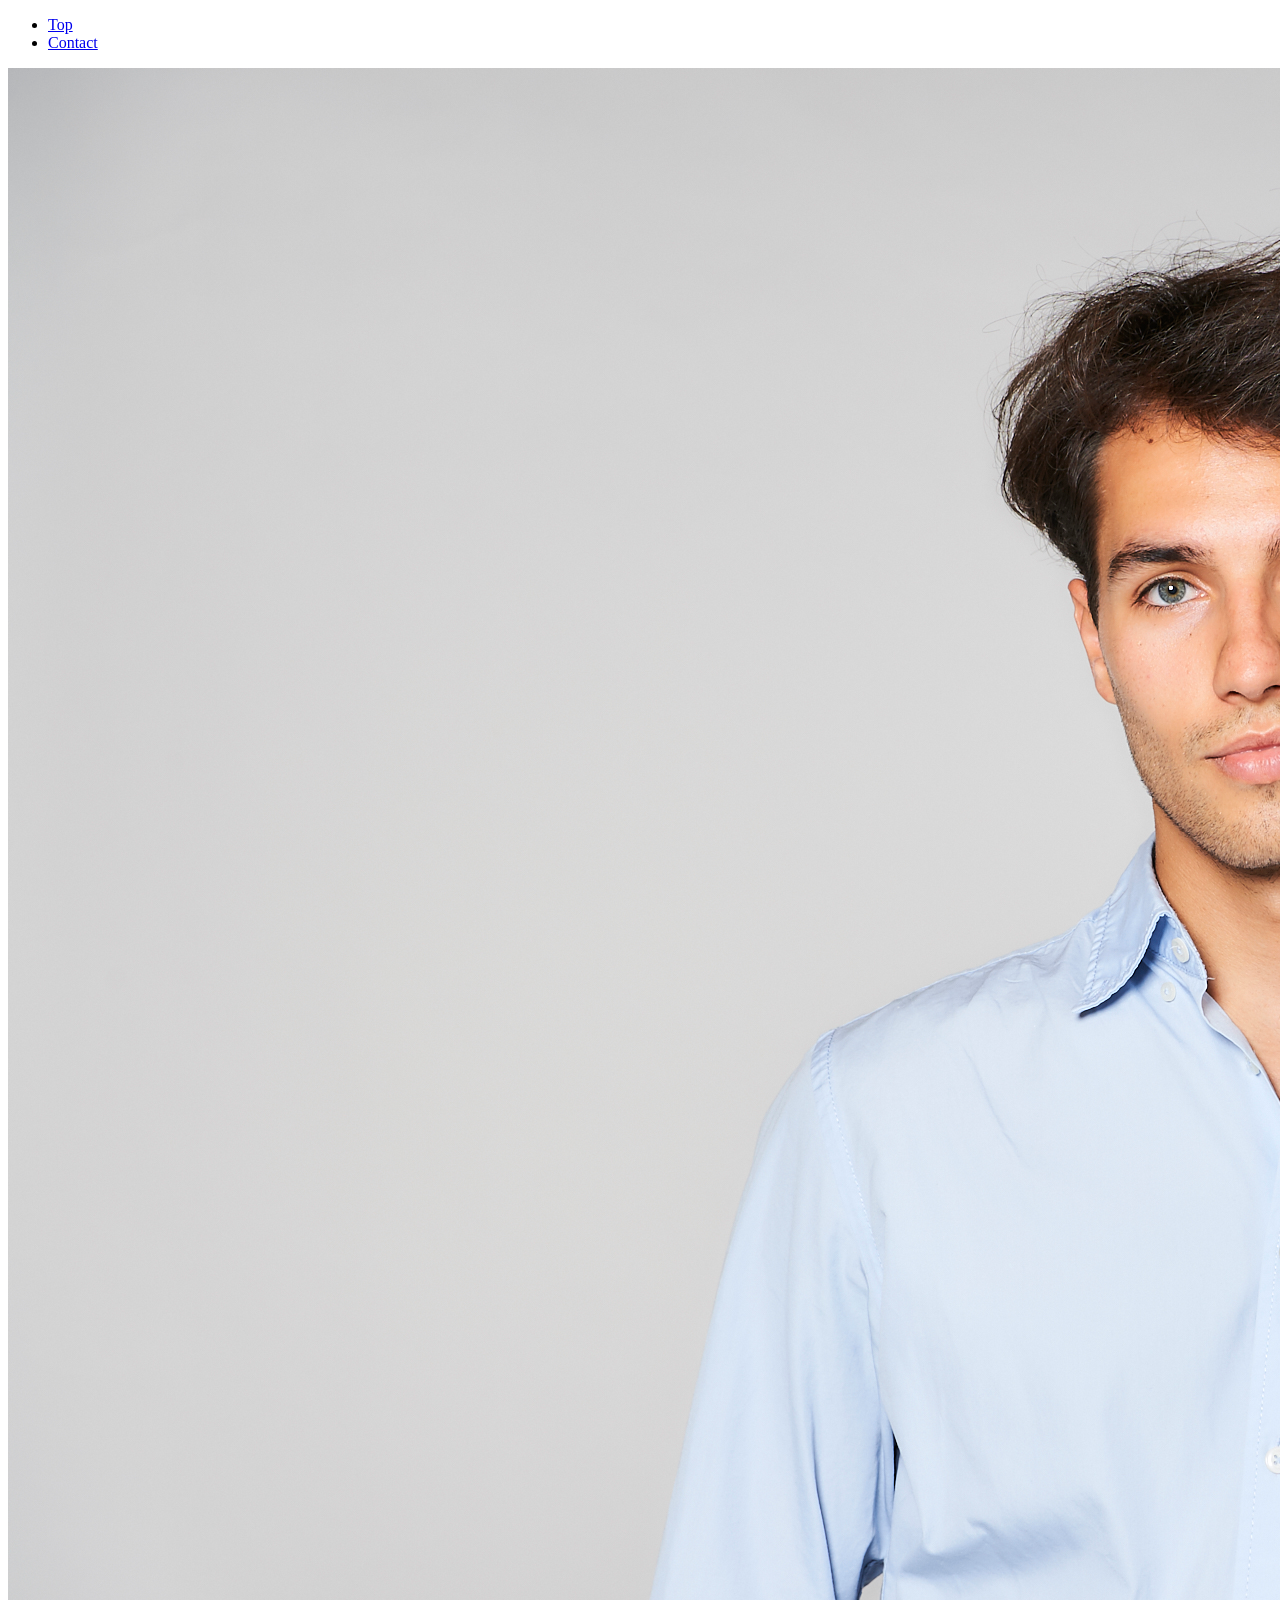
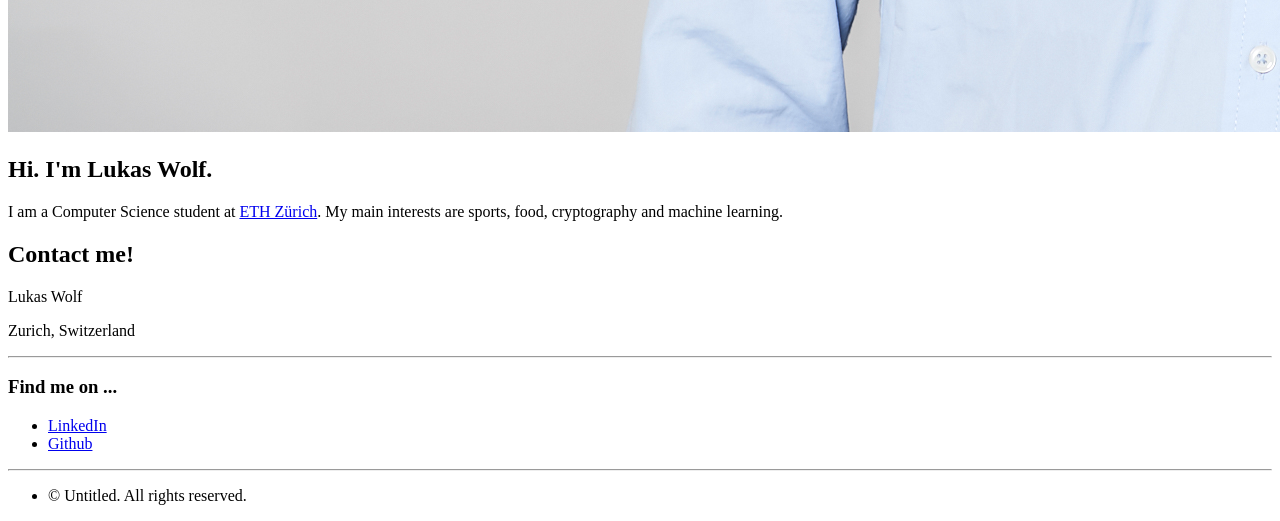
==== commit 19c5fed0: "remove mail" ====
--- a/index.html
+++ b/index.html
@@ -45,7 +45,6 @@
 					<header>
 						<h2>Contact me!</h2>
 						<p>Lukas Wolf</p>
-						<p>wolf.lukas@mailbox.org</p>
 						<p>Zurich, Switzerland</p>
 					</header>
 						<div class="col-12">
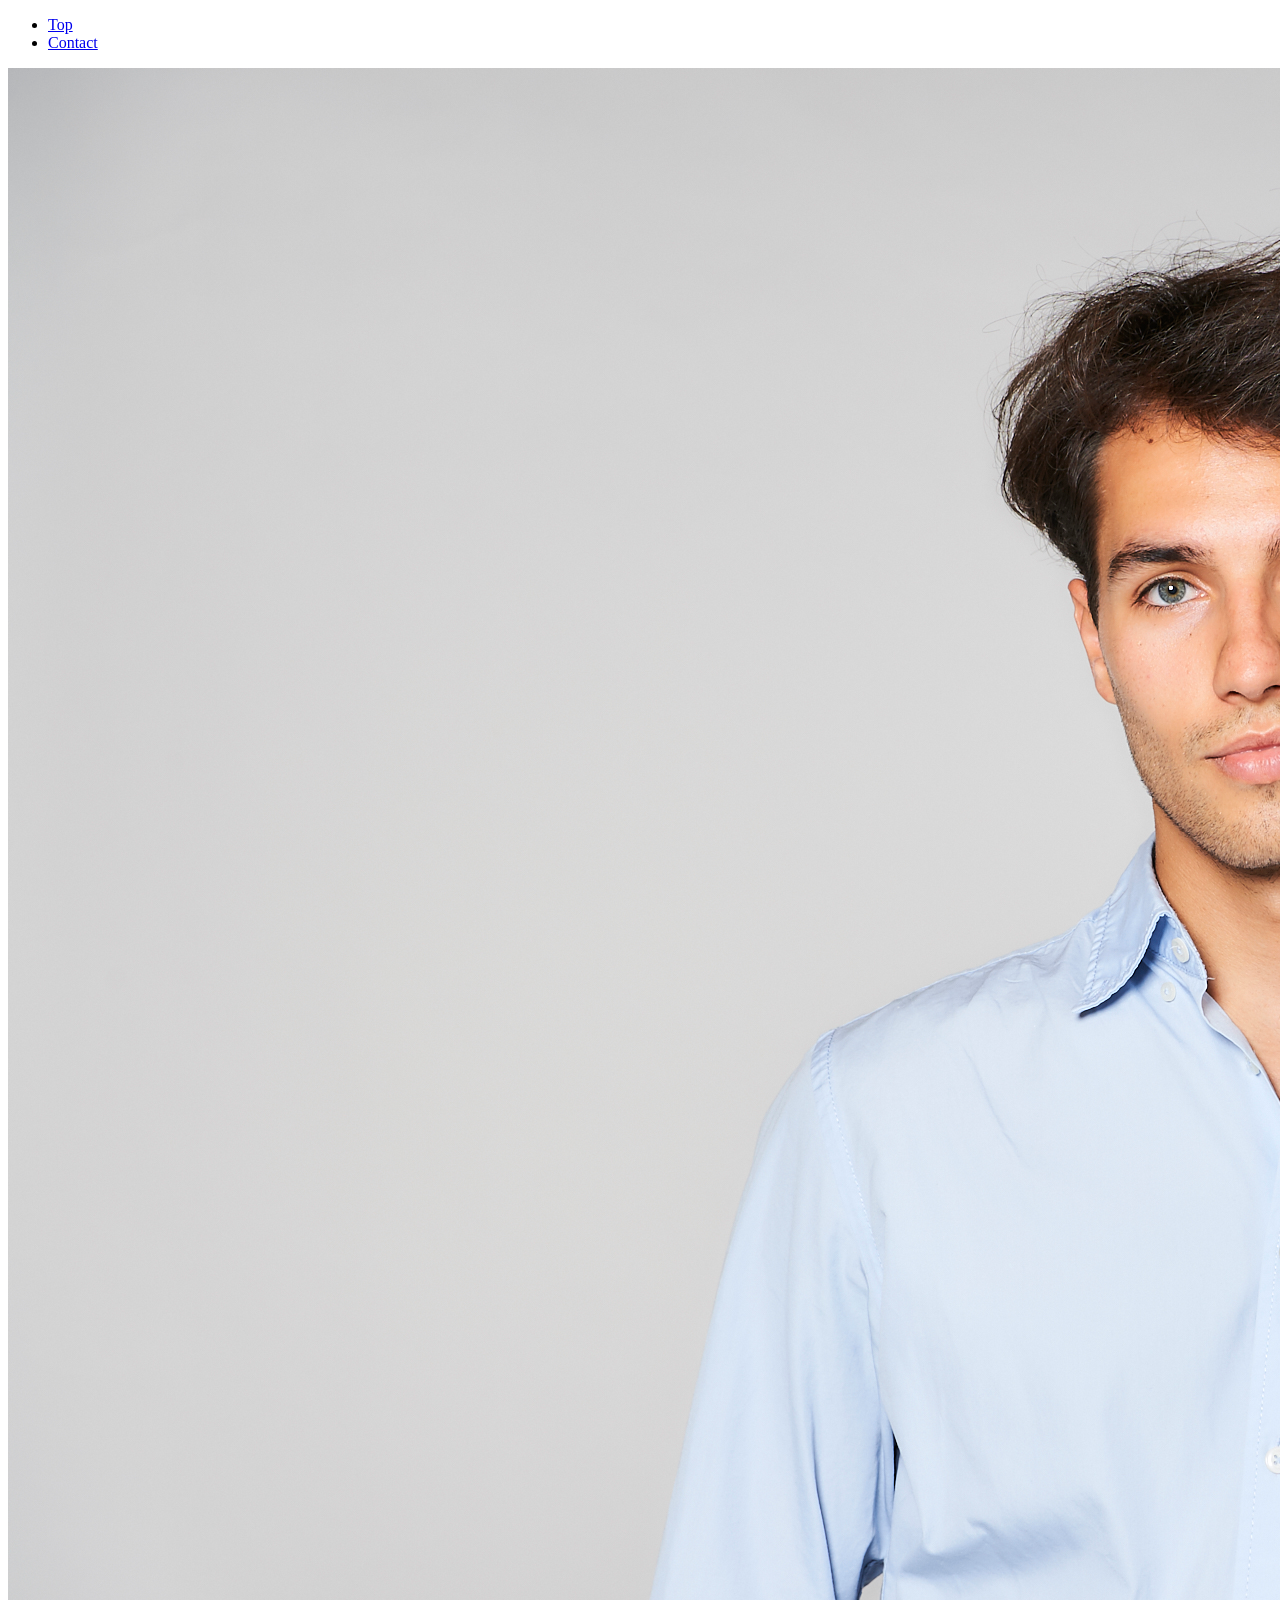
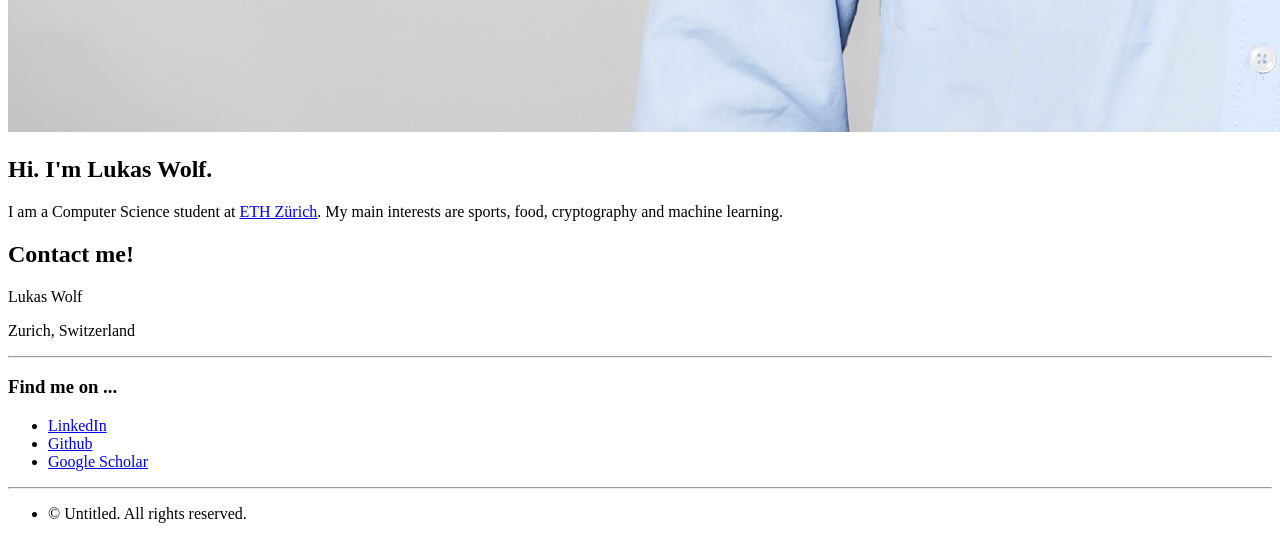
==== commit 5c408f1e: "added google scholar" ====
--- a/index.html
+++ b/index.html
@@ -53,6 +53,7 @@
 							<ul class="social">
 								<li><a href="https://www.linkedin.com/in/lukas-wolf-14a992143/" class="icon brands fa-linkedin-in"><span class="label">LinkedIn</span></a></li>
 								<li><a href="https://github.com/lu-wo" class="icon brands fa-github"><span class="label">Github</span></a></li>
+								<li><a href="https://scholar.google.ch/citations?user=_FvMBFIAAAAJ&hl=de" class="icon brands fab fa-google"><span class="label">Google Scholar</span></a></li>
 							</ul>
 							<hr />
 						</div>
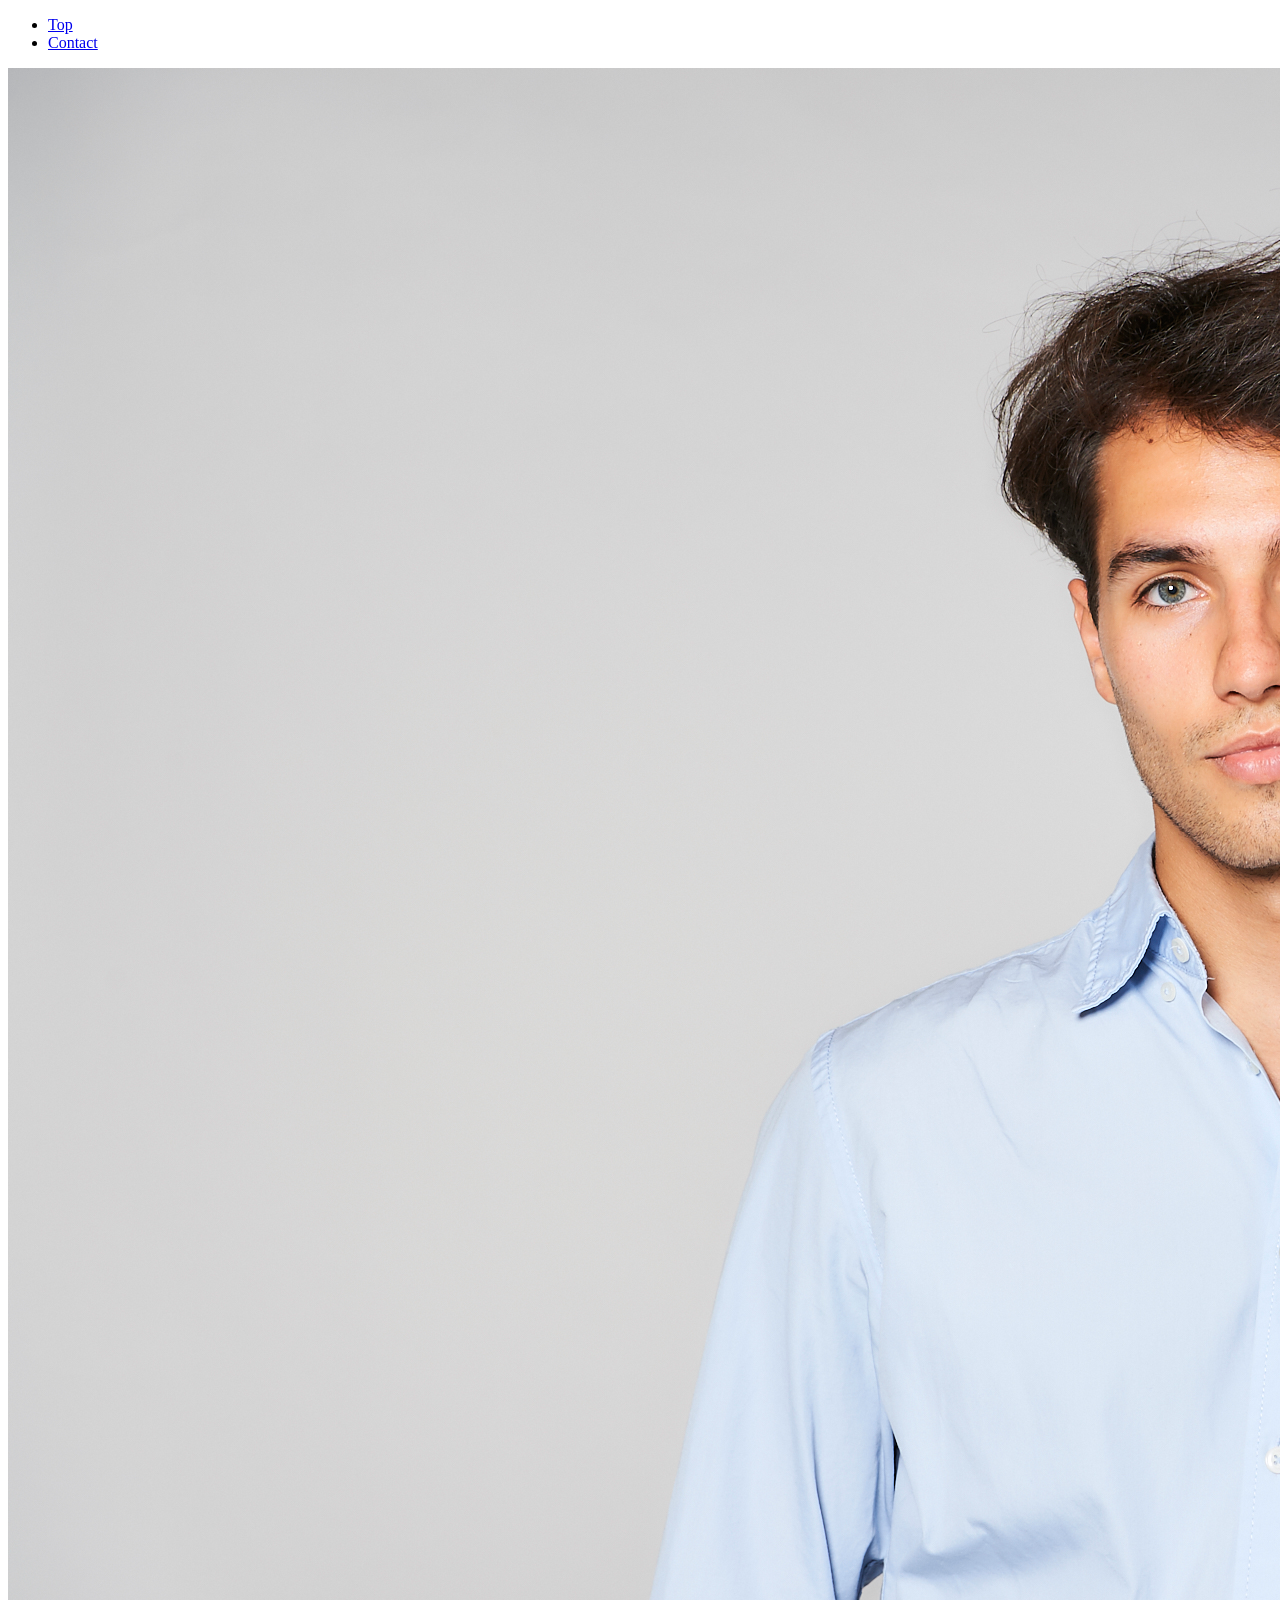
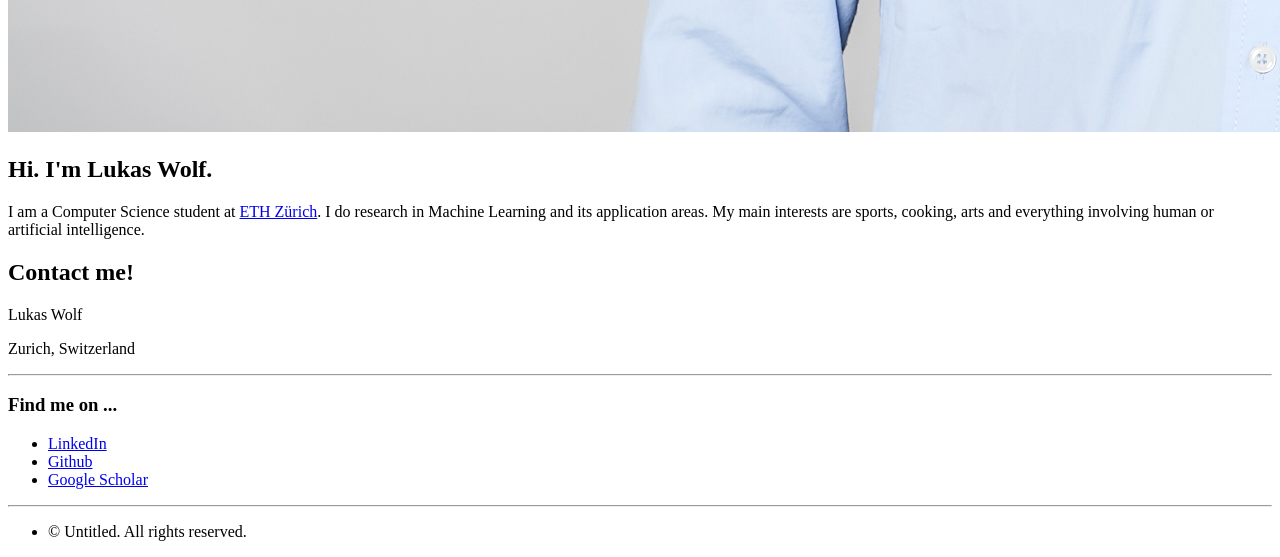
==== commit 0de595dd: "update" ====
--- a/index.html
+++ b/index.html
@@ -32,7 +32,12 @@
 							<header>
 								<h1>Hi. I'm <strong>Lukas Wolf</strong>.</h1>
 							</header>
-							<p>I am a Computer Science student at  <a href="http://ethz.ch">ETH Zürich</a>. My main interests are sports, food, cryptography and machine learning.
+							<p>I am a Computer Science student at  <a
+							href="http://ethz.ch">ETH Zürich</a>. I do
+							research in Machine Learning and its
+							application areas. My main interests are
+							sports, cooking, arts and everything
+							involving human or artificial intelligence.
 								</p>
 						</div>
 					</div>
@@ -75,4 +80,4 @@
 			<script src="assets/js/main.js"></script>
 
 	</body>
-</html>+</html>
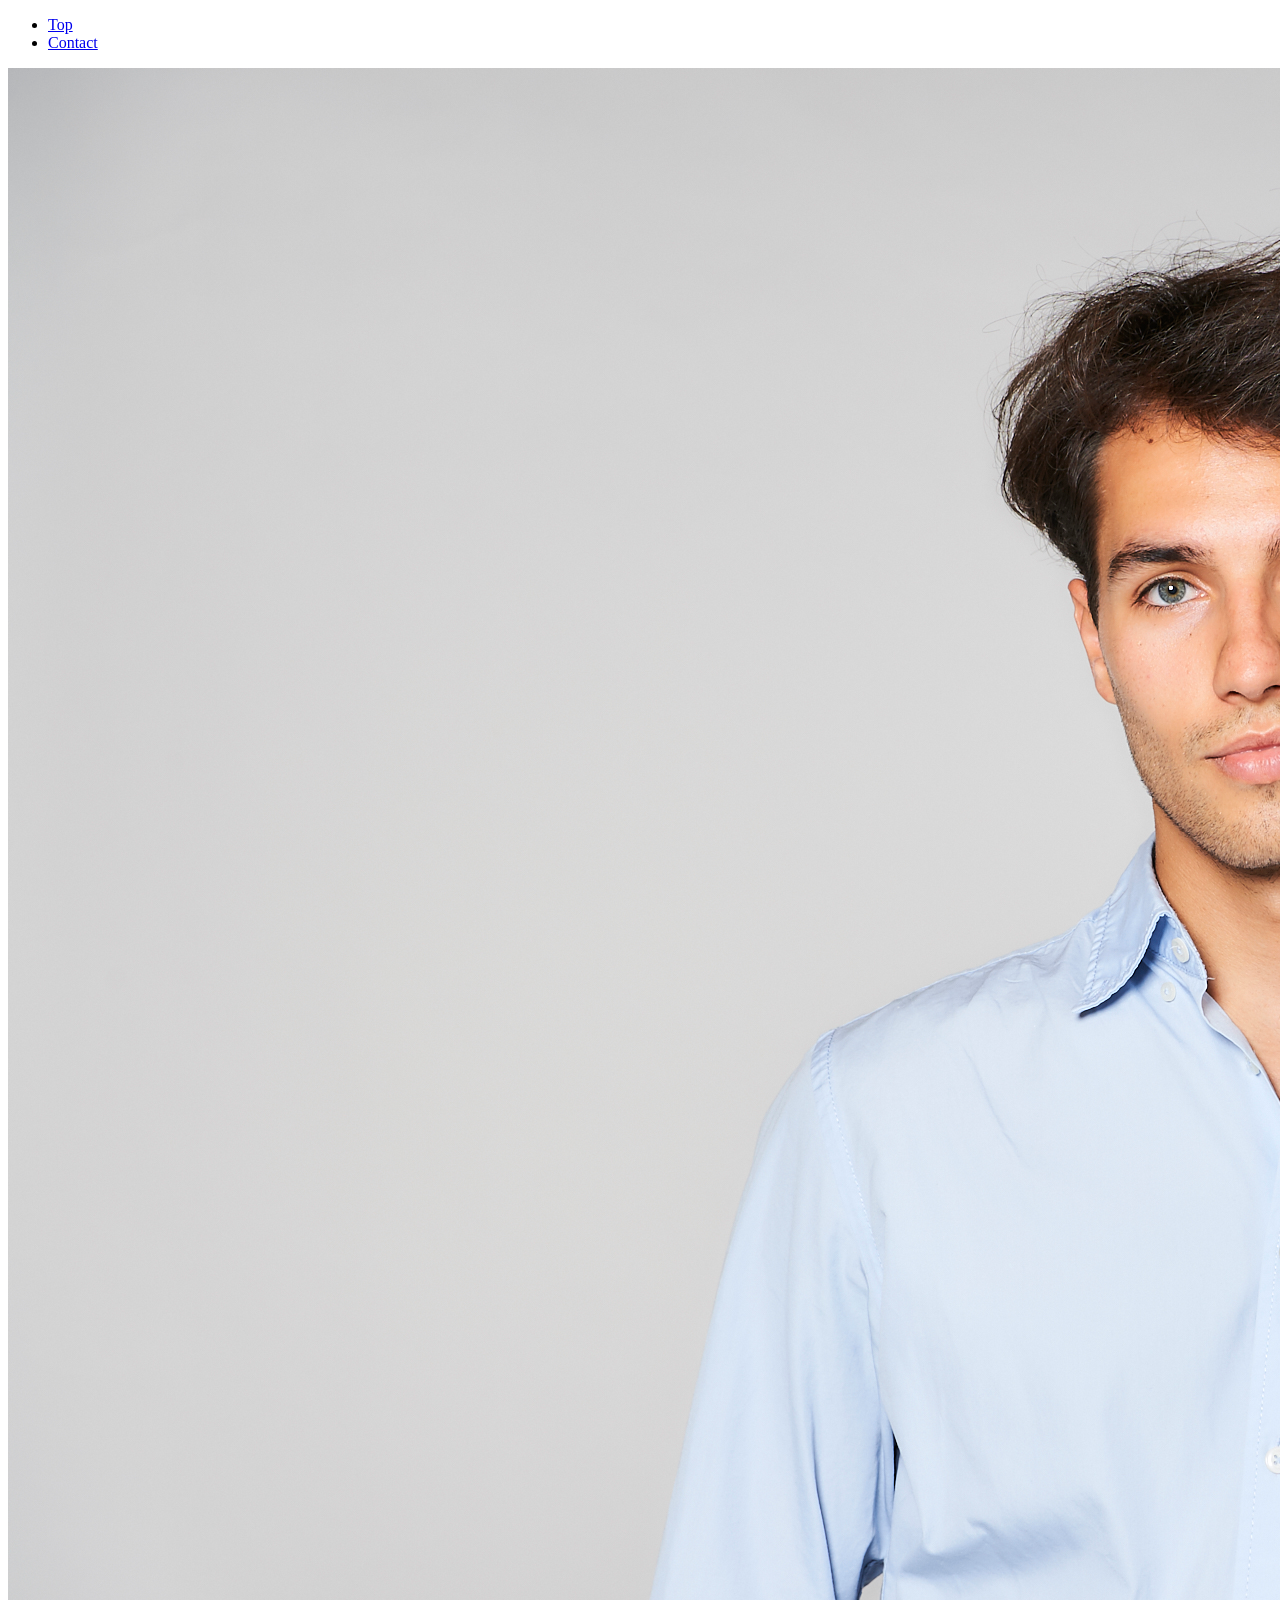
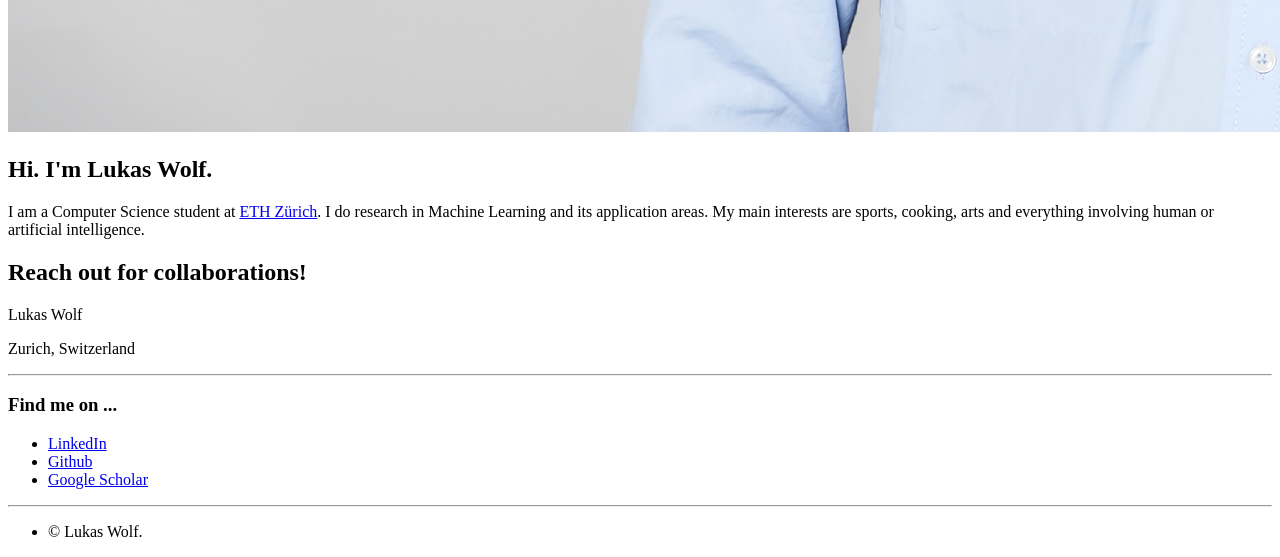
==== commit 2dad39b9: "update" ====
--- a/index.html
+++ b/index.html
@@ -48,7 +48,7 @@
 			<article id="contact" class="wrapper style4">
 				<div class="container medium">
 					<header>
-						<h2>Contact me!</h2>
+						<h2>Reach out for collaborations!</h2>
 						<p>Lukas Wolf</p>
 						<p>Zurich, Switzerland</p>
 					</header>
@@ -65,7 +65,7 @@
 					</div>
 					<footer>
 						<ul id="copyright">
-							<li>&copy; Untitled. All rights reserved.</li>
+							<li>&copy; Lukas Wolf.</li>
 						</ul>
 					</footer>
 				</div>
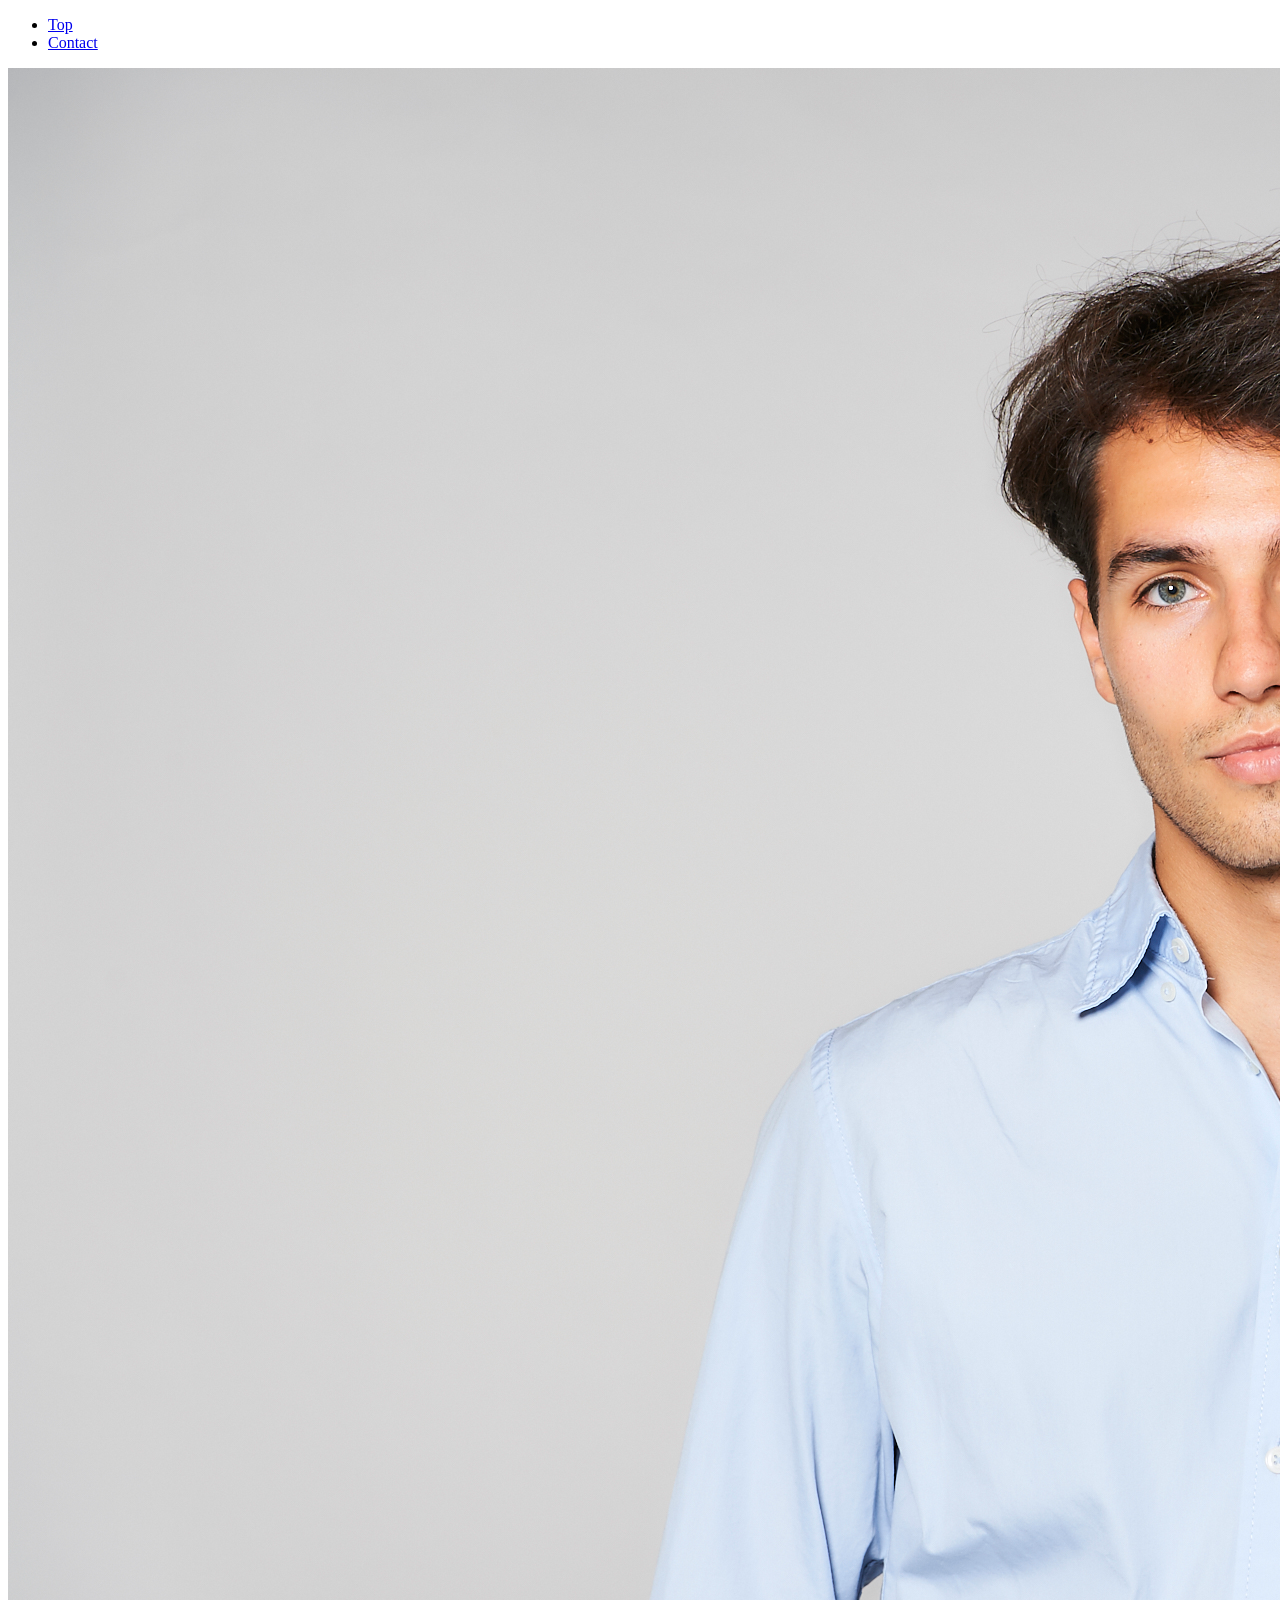
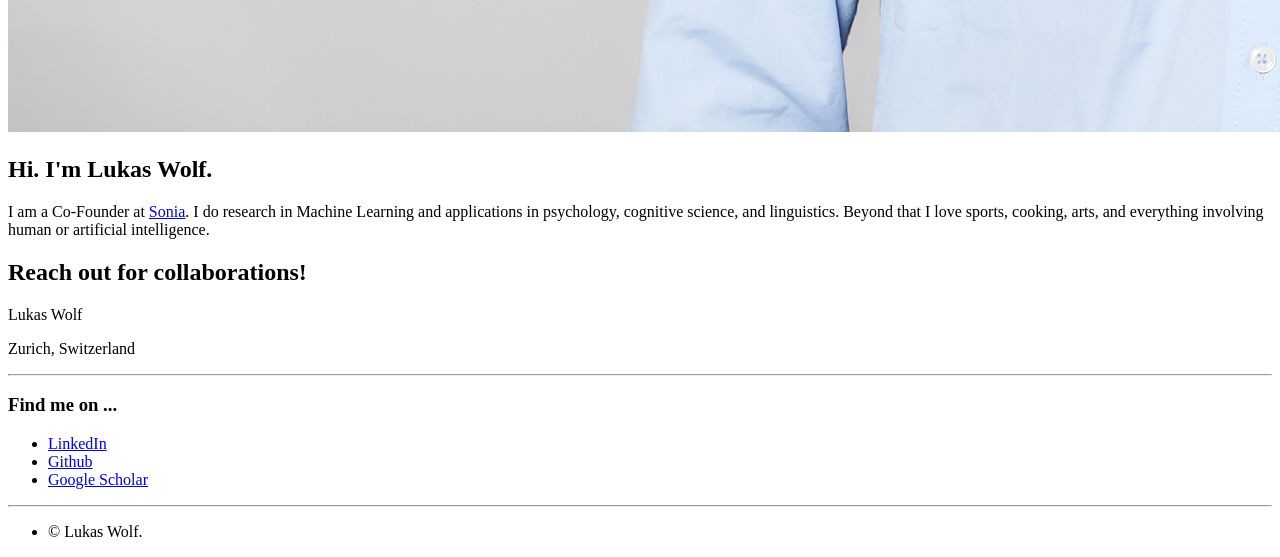
==== commit cdf064a7: "Update index.html" ====
--- a/index.html
+++ b/index.html
@@ -32,11 +32,10 @@
 							<header>
 								<h1>Hi. I'm <strong>Lukas Wolf</strong>.</h1>
 							</header>
-							<p>I am a Computer Science student at  <a
-							href="http://ethz.ch">ETH Zürich</a>. I do
-							research in Machine Learning and its
-							application areas. My main interests are
-							sports, cooking, arts and everything
+							<p>I am a Co-Founder at  <a
+							href="https://www.soniahealth.com/">Sonia</a>. I do
+							research in Machine Learning and applications in psychology, cognitive science, and linguistics. Beyond that I love
+							sports, cooking, arts, and everything
 							involving human or artificial intelligence.
 								</p>
 						</div>
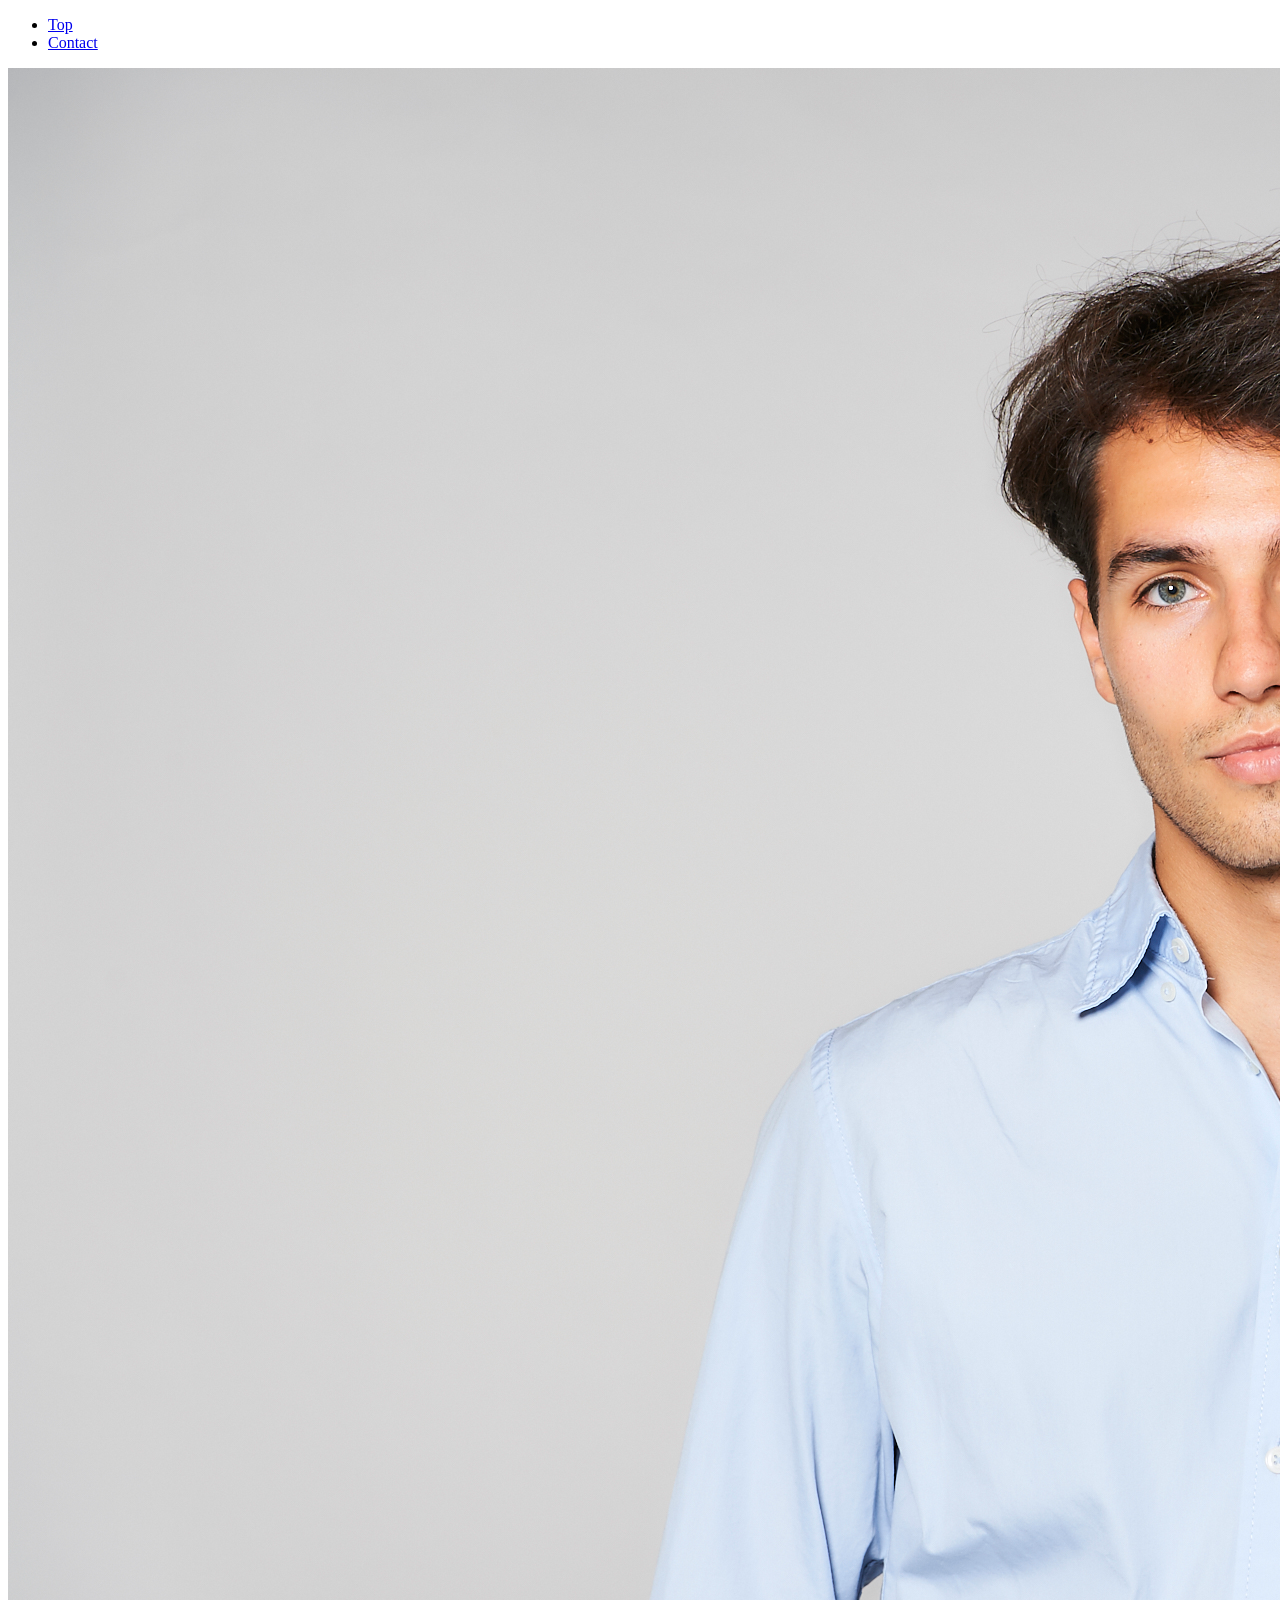
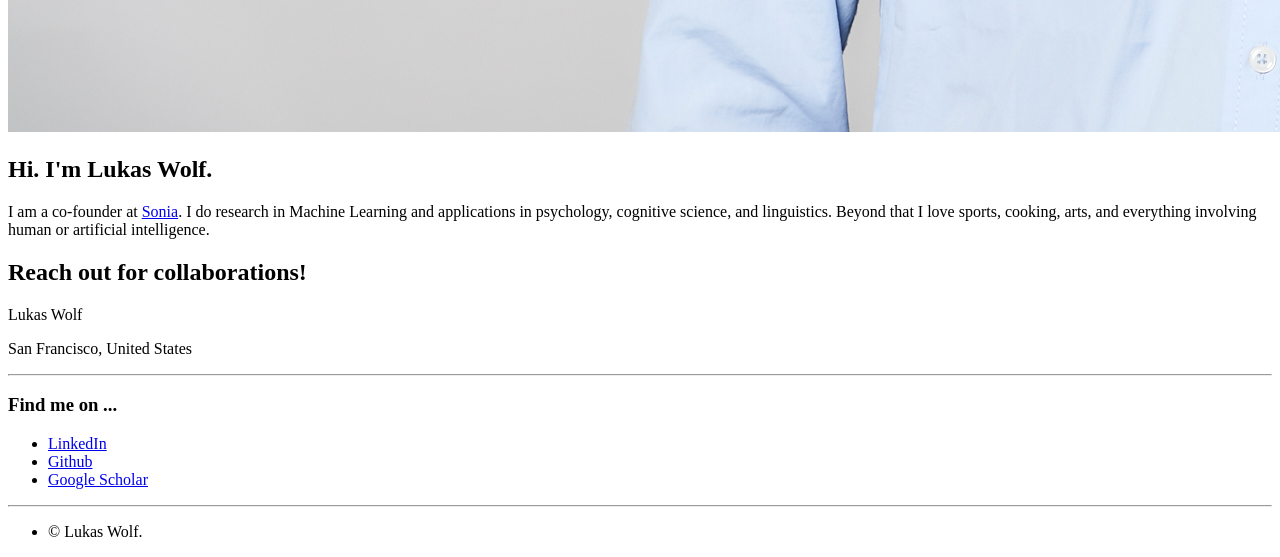
==== commit fea68845: "Update index.html" ====
--- a/index.html
+++ b/index.html
@@ -32,7 +32,7 @@
 							<header>
 								<h1>Hi. I'm <strong>Lukas Wolf</strong>.</h1>
 							</header>
-							<p>I am a Co-Founder at  <a
+							<p>I am a co-founder at  <a
 							href="https://www.soniahealth.com/">Sonia</a>. I do
 							research in Machine Learning and applications in psychology, cognitive science, and linguistics. Beyond that I love
 							sports, cooking, arts, and everything
@@ -49,7 +49,7 @@
 					<header>
 						<h2>Reach out for collaborations!</h2>
 						<p>Lukas Wolf</p>
-						<p>Zurich, Switzerland</p>
+						<p>San Francisco, United States</p>
 					</header>
 						<div class="col-12">
 							<hr />
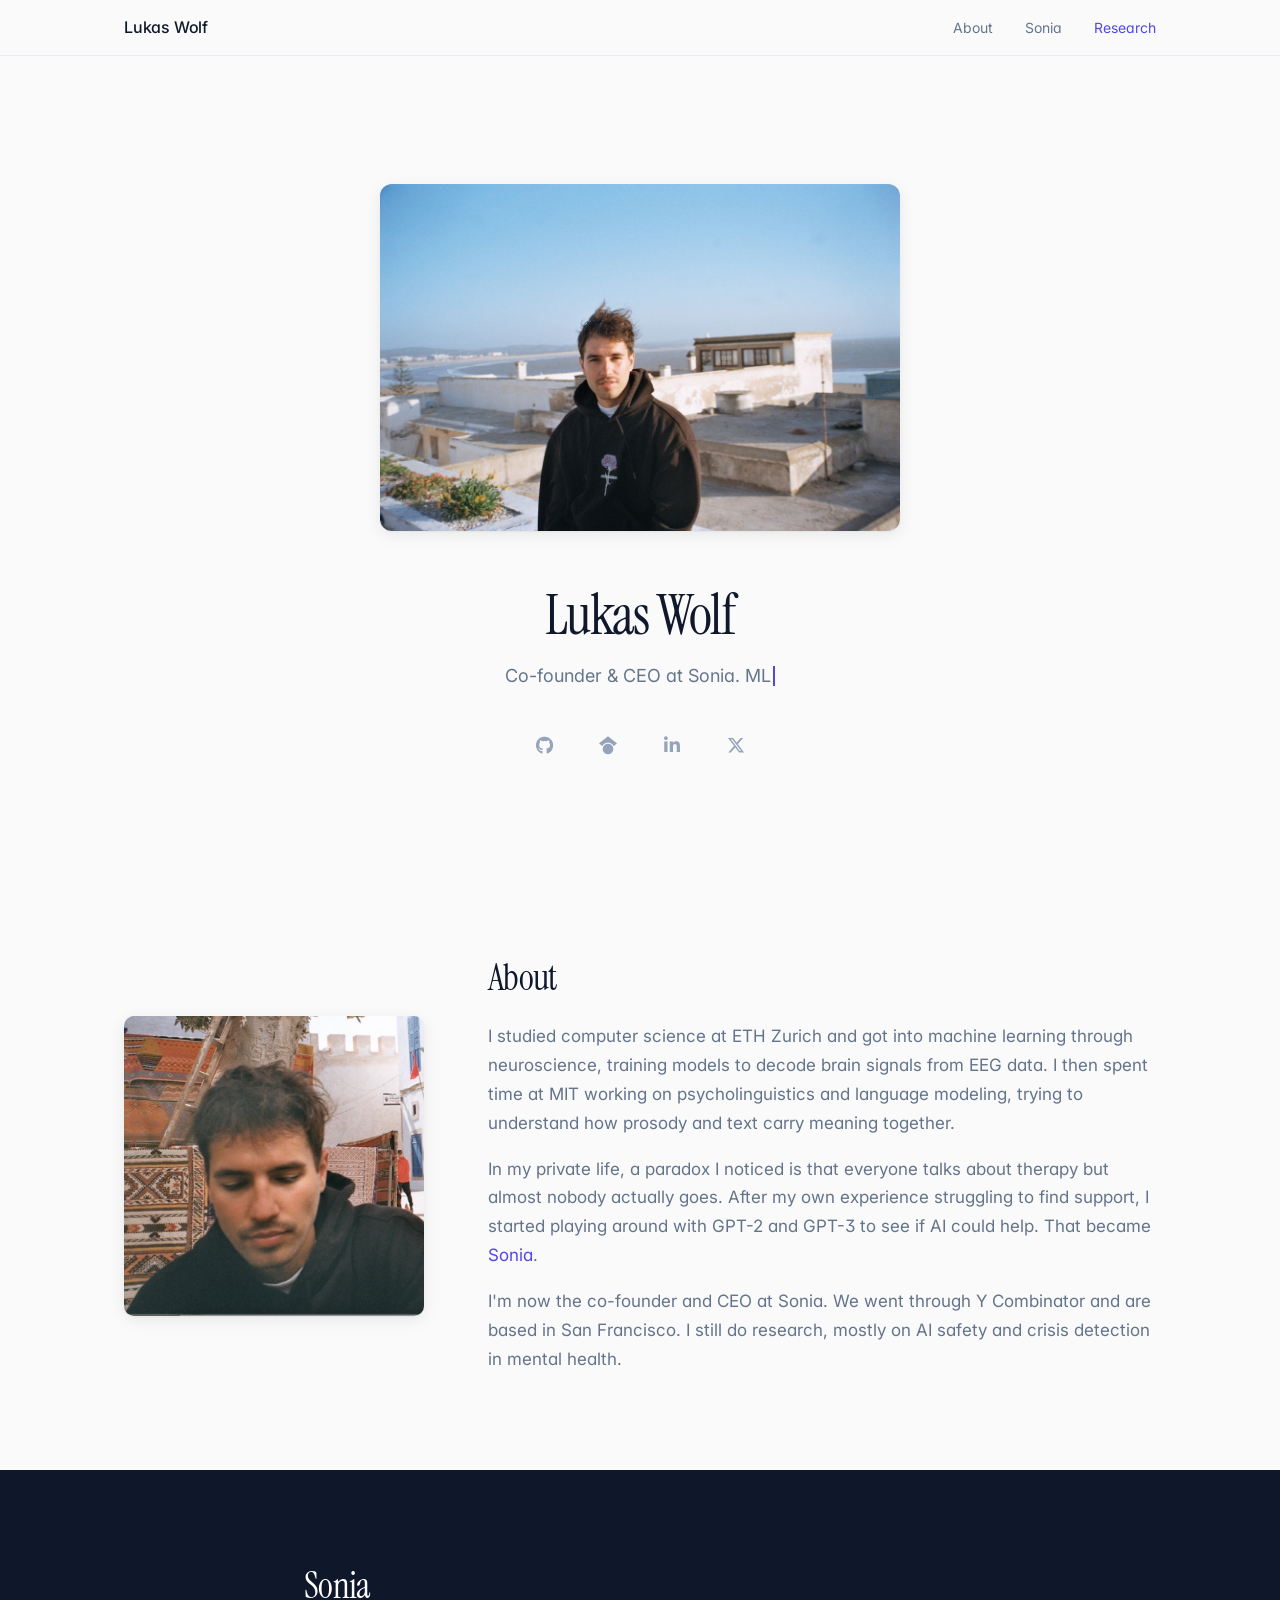
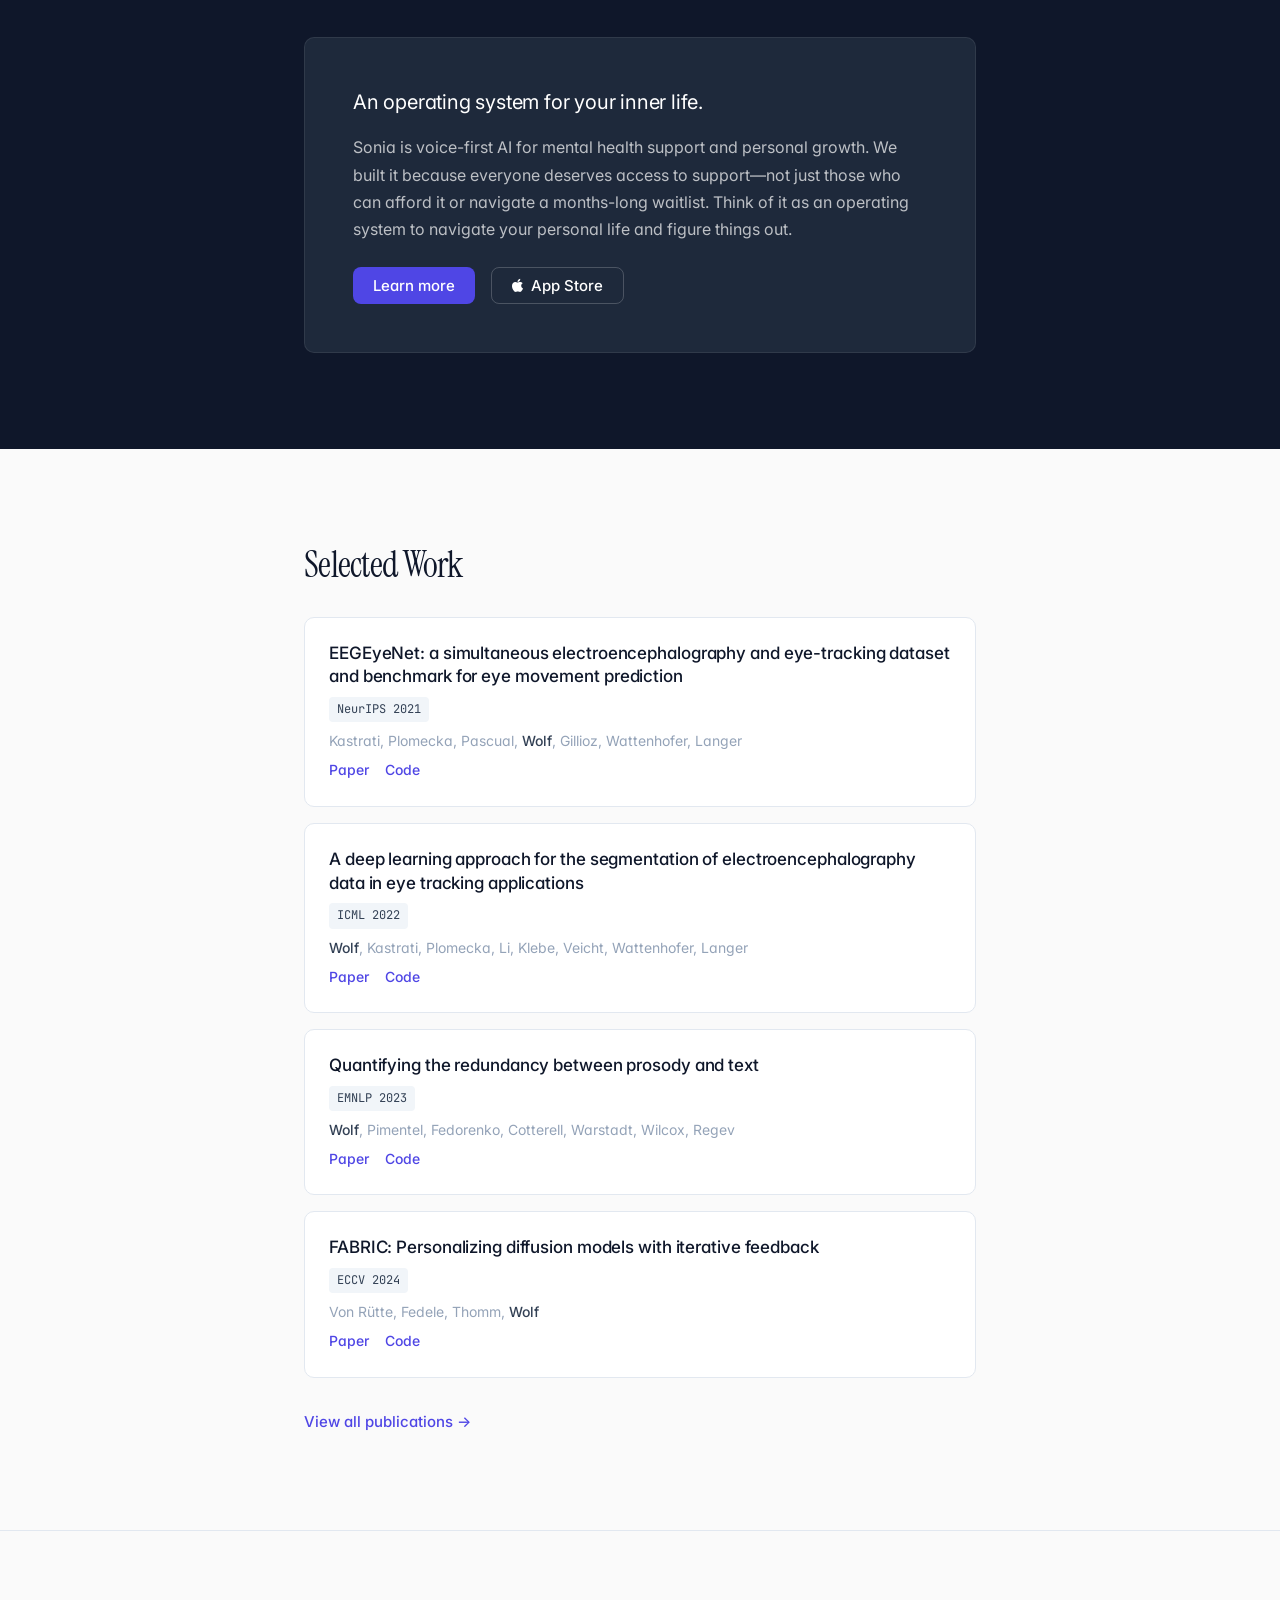
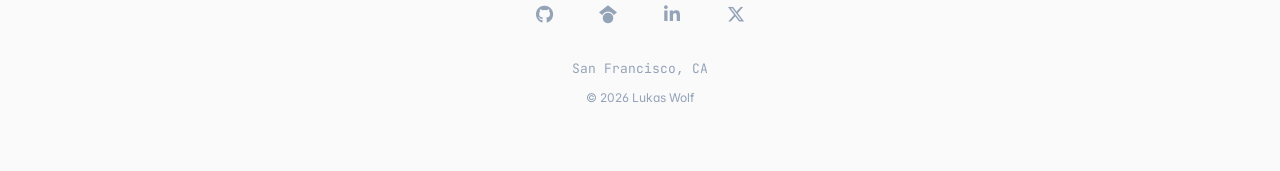
==== commit 3ea37334: "Rebuild personal site from scratch Replace old HTML5 UP Miniport template with a custom two-page sit" ====
--- a/index.html
+++ b/index.html
@@ -1,82 +1,209 @@
-<!DOCTYPE HTML>
-<!--
-	Miniport by HTML5 UP
-	html5up.net | @ajlkn
-	Free for personal and commercial use under the CCA 3.0 license (html5up.net/license)
--->
-<html>
-	<head>
-		<title>Lukas Wolf</title>
-		<meta charset="utf-8" />
-		<meta name="viewport" content="width=device-width, initial-scale=1, user-scalable=no" />
-		<link rel="stylesheet" href="assets/css/main.css" />
-	</head>
-	<body class="is-preload">
-
-		<!-- Nav -->
-			<nav id="nav">
-				<ul class="container">
-					<li><a href="#top">Top</a></li>
-					<li><a href="#contact">Contact</a></li>
-				</ul>
-			</nav>
-
-		<!-- Home -->
-			<article id="top" class="wrapper style1">
-				<div class="container">
-					<div class="row">
-						<div class="col-4 col-5-large col-12-medium">
-							<span class="image fit"><img src="./images/Me.JPG" alt="" /></span>
-						</div>
-						<div class="col-8 col-7-large col-12-medium">
-							<header>
-								<h1>Hi. I'm <strong>Lukas Wolf</strong>.</h1>
-							</header>
-							<p>I am a co-founder at  <a
-							href="https://www.soniahealth.com/">Sonia</a>. I do
-							research in Machine Learning and applications in psychology, cognitive science, and linguistics. Beyond that I love
-							sports, cooking, arts, and everything
-							involving human or artificial intelligence.
-								</p>
-						</div>
-					</div>
-				</div>
-			</article>
-
-		<!-- Contact -->
-			<article id="contact" class="wrapper style4">
-				<div class="container medium">
-					<header>
-						<h2>Reach out for collaborations!</h2>
-						<p>Lukas Wolf</p>
-						<p>San Francisco, United States</p>
-					</header>
-						<div class="col-12">
-							<hr />
-							<h3>Find me on ...</h3>
-							<ul class="social">
-								<li><a href="https://www.linkedin.com/in/lukas-wolf-14a992143/" class="icon brands fa-linkedin-in"><span class="label">LinkedIn</span></a></li>
-								<li><a href="https://github.com/lu-wo" class="icon brands fa-github"><span class="label">Github</span></a></li>
-								<li><a href="https://scholar.google.ch/citations?user=_FvMBFIAAAAJ&hl=de" class="icon brands fab fa-google"><span class="label">Google Scholar</span></a></li>
-							</ul>
-							<hr />
-						</div>
-					</div>
-					<footer>
-						<ul id="copyright">
-							<li>&copy; Lukas Wolf.</li>
-						</ul>
-					</footer>
-				</div>
-			</article>
-
-		<!-- Scripts -->
-			<script src="assets/js/jquery.min.js"></script>
-			<script src="assets/js/jquery.scrolly.min.js"></script>
-			<script src="assets/js/browser.min.js"></script>
-			<script src="assets/js/breakpoints.min.js"></script>
-			<script src="assets/js/util.js"></script>
-			<script src="assets/js/main.js"></script>
-
-	</body>
-</html>
+<!DOCTYPE html>
+<html lang="en">
+  <head>
+    <meta charset="utf-8">
+    <meta name="viewport" content="width=device-width, initial-scale=1">
+    <title>Lukas Wolf</title>
+    <meta name="description" content="Co-founder & CEO at Sonia Health. ML researcher at the intersection of language, cognition, and mental health. ETH Zurich, MIT, Y Combinator.">
+
+    <!-- Favicon -->
+    <link rel="icon" href="favicon.svg" type="image/svg+xml">
+
+    <!-- Open Graph -->
+    <meta property="og:title" content="Lukas Wolf">
+    <meta property="og:description" content="Co-founder & CEO at Sonia. ML researcher. ETH &rarr; MIT &rarr; SF.">
+    <meta property="og:image" content="https://lu-wo.github.io/images/hero.jpg">
+    <meta property="og:url" content="https://lu-wo.github.io/">
+    <meta property="og:type" content="website">
+    <meta name="twitter:card" content="summary_large_image">
+    <meta name="twitter:site" content="@lukaswolf_">
+
+    <!-- Fonts -->
+    <link rel="preconnect" href="https://fonts.googleapis.com">
+    <link rel="preconnect" href="https://fonts.gstatic.com" crossorigin>
+    <link href="https://fonts.googleapis.com/css2?family=Instrument+Serif:ital@0;1&family=Inter:opsz,wght@14..32,300..500&family=JetBrains+Mono:wght@400&display=swap" rel="stylesheet">
+
+    <!-- Font Awesome 6 -->
+    <link rel="stylesheet" href="https://cdnjs.cloudflare.com/ajax/libs/font-awesome/6.5.1/css/all.min.css" crossorigin="anonymous" referrerpolicy="no-referrer">
+
+    <!-- Stylesheet -->
+    <link rel="stylesheet" href="css/style.css">
+  </head>
+  <body>
+    <a href="#main" class="skip-link">Skip to content</a>
+
+    <!-- Navigation -->
+    <nav class="nav" id="nav" role="navigation" aria-label="Main navigation">
+      <div class="nav__inner container--wide">
+        <a href="index.html" class="nav__name">Lukas Wolf</a>
+        <button class="nav__toggle" aria-label="Toggle menu" aria-expanded="false">
+          <span></span><span></span><span></span>
+        </button>
+        <ul class="nav__links">
+          <li><a href="#about">About</a></li>
+          <li><a href="#sonia">Sonia</a></li>
+          <li><a href="research.html" class="nav__link--accent">Research</a></li>
+        </ul>
+      </div>
+    </nav>
+
+    <main id="main">
+
+      <!-- Hero -->
+      <section id="hero" class="section section--hero">
+        <div class="container hero">
+          <div class="hero__photo-wrapper fade-in-up" data-parallax="0.12">
+            <img
+              src="images/hero.jpg"
+              alt="Lukas Wolf on a rooftop overlooking the ocean"
+              class="hero__photo"
+              width="1086"
+              height="724"
+              loading="eager"
+              fetchpriority="high"
+            >
+          </div>
+          <h1 class="hero__name font-serif fade-in-up">Lukas Wolf</h1>
+          <p class="hero__tagline fade-in-up" id="tagline" data-text="Co-founder &amp; CEO at Sonia. ML researcher. ETH &rarr; MIT &rarr; SF."></p>
+          <div class="hero__social fade-in-up">
+            <a href="https://github.com/lu-wo" class="social-link" aria-label="GitHub" target="_blank" rel="noopener">
+              <i class="fa-brands fa-github" aria-hidden="true"></i>
+            </a>
+            <a href="https://scholar.google.ch/citations?user=_FvMBFIAAAAJ&hl=de" class="social-link" aria-label="Google Scholar" target="_blank" rel="noopener">
+              <i class="fa-brands fa-google-scholar" aria-hidden="true"></i>
+            </a>
+            <a href="https://www.linkedin.com/in/lukas-wolf-14a992143/" class="social-link" aria-label="LinkedIn" target="_blank" rel="noopener">
+              <i class="fa-brands fa-linkedin-in" aria-hidden="true"></i>
+            </a>
+            <a href="https://twitter.com/lukaswolf_" class="social-link" aria-label="X / Twitter" target="_blank" rel="noopener">
+              <i class="fa-brands fa-x-twitter" aria-hidden="true"></i>
+            </a>
+          </div>
+        </div>
+      </section>
+
+      <!-- About -->
+      <section id="about" class="section">
+        <div class="container--wide about">
+          <div class="about__photo-col fade-in-up">
+            <img
+              src="images/about.jpg"
+              alt="Lukas Wolf"
+              class="about__photo"
+              width="800"
+              height="800"
+              loading="lazy"
+            >
+          </div>
+          <div class="about__text fade-in-up">
+            <h2 class="font-serif">About</h2>
+            <p>I studied computer science at ETH Zurich and got into machine learning through neuroscience, training models to decode brain signals from EEG data. I then spent time at MIT working on psycholinguistics and language modeling, trying to understand how prosody and text carry meaning together.</p>
+            <p>In my private life, a paradox I noticed is that everyone talks about therapy but almost nobody actually goes. After my own experience struggling to find support, I started playing around with GPT-2 and GPT-3 to see if AI could help. That became <a href="https://www.soniahealth.com/">Sonia</a>.</p>
+            <p>I'm now the co-founder and CEO at Sonia. We went through Y Combinator and are based in San Francisco. I still do research, mostly on AI safety and crisis detection in mental health.</p>
+          </div>
+        </div>
+      </section>
+
+      <!-- Sonia -->
+      <section id="sonia" class="section section--dark">
+        <div class="container">
+          <h2 class="font-serif fade-in-up">Sonia</h2>
+          <div class="sonia-card fade-in-up">
+            <p class="sonia-card__tagline">An operating system for your inner life.</p>
+            <p class="sonia-card__description">Sonia is voice-first AI for mental health support and personal growth. We built it because everyone deserves access to support&mdash;not just those who can afford it or navigate a months-long waitlist. Think of it as an operating system to navigate your personal life and figure things out.</p>
+            <div class="sonia-card__links">
+              <a href="https://www.soniahealth.com/" class="btn btn--primary" target="_blank" rel="noopener">Learn more</a>
+              <a href="https://apps.apple.com/us/app/sonia-ai-emotional-support/id6472111765" class="btn btn--ghost" target="_blank" rel="noopener">
+                <i class="fa-brands fa-apple" aria-hidden="true"></i> App Store
+              </a>
+            </div>
+          </div>
+        </div>
+      </section>
+
+      <!-- Selected Work -->
+      <section id="work" class="section">
+        <div class="container">
+          <h2 class="font-serif fade-in-up">Selected Work</h2>
+          <div class="publications">
+
+            <article class="pub-card fade-in-up">
+              <h3 class="pub-card__title">EEGEyeNet: a simultaneous electroencephalography and eye-tracking dataset and benchmark for eye movement prediction</h3>
+              <div class="pub-card__meta">
+                <span class="tag">NeurIPS 2021</span>
+              </div>
+              <p class="pub-card__authors">Kastrati, Plomecka, Pascual, <strong>Wolf</strong>, Gillioz, Wattenhofer, Langer</p>
+              <div class="pub-card__links">
+                <a href="https://arxiv.org/abs/2111.05100" class="link--animated" target="_blank" rel="noopener">Paper</a>
+                <a href="https://github.com/ardkastrati/EEGEyeNet" class="link--animated" target="_blank" rel="noopener">Code</a>
+              </div>
+            </article>
+
+            <article class="pub-card fade-in-up">
+              <h3 class="pub-card__title">A deep learning approach for the segmentation of electroencephalography data in eye tracking applications</h3>
+              <div class="pub-card__meta">
+                <span class="tag">ICML 2022</span>
+              </div>
+              <p class="pub-card__authors"><strong>Wolf</strong>, Kastrati, Plomecka, Li, Klebe, Veicht, Wattenhofer, Langer</p>
+              <div class="pub-card__links">
+                <a href="https://arxiv.org/abs/2206.08672" class="link--animated" target="_blank" rel="noopener">Paper</a>
+                <a href="https://github.com/lu-wo/DETRtime" class="link--animated" target="_blank" rel="noopener">Code</a>
+              </div>
+            </article>
+
+            <article class="pub-card fade-in-up">
+              <h3 class="pub-card__title">Quantifying the redundancy between prosody and text</h3>
+              <div class="pub-card__meta">
+                <span class="tag">EMNLP 2023</span>
+              </div>
+              <p class="pub-card__authors"><strong>Wolf</strong>, Pimentel, Fedorenko, Cotterell, Warstadt, Wilcox, Regev</p>
+              <div class="pub-card__links">
+                <a href="https://arxiv.org/abs/2311.17233" class="link--animated" target="_blank" rel="noopener">Paper</a>
+                <a href="https://github.com/lu-wo/quantifying-redundancy" class="link--animated" target="_blank" rel="noopener">Code</a>
+              </div>
+            </article>
+
+            <article class="pub-card fade-in-up">
+              <h3 class="pub-card__title">FABRIC: Personalizing diffusion models with iterative feedback</h3>
+              <div class="pub-card__meta">
+                <span class="tag">ECCV 2024</span>
+              </div>
+              <p class="pub-card__authors">Von R&uuml;tte, Fedele, Thomm, <strong>Wolf</strong></p>
+              <div class="pub-card__links">
+                <a href="https://arxiv.org/abs/2307.10159" class="link--animated" target="_blank" rel="noopener">Paper</a>
+                <a href="https://github.com/sd-fabric/fabric" class="link--animated" target="_blank" rel="noopener">Code</a>
+              </div>
+            </article>
+
+          </div>
+          <a href="research.html" class="link--arrow fade-in-up">View all publications &rarr;</a>
+        </div>
+      </section>
+
+    </main>
+
+    <!-- Footer -->
+    <footer class="footer">
+      <div class="container">
+        <div class="footer__social">
+          <a href="https://github.com/lu-wo" class="social-link" aria-label="GitHub" target="_blank" rel="noopener">
+            <i class="fa-brands fa-github" aria-hidden="true"></i>
+          </a>
+          <a href="https://scholar.google.ch/citations?user=_FvMBFIAAAAJ&hl=de" class="social-link" aria-label="Google Scholar" target="_blank" rel="noopener">
+            <i class="fa-brands fa-google-scholar" aria-hidden="true"></i>
+          </a>
+          <a href="https://www.linkedin.com/in/lukas-wolf-14a992143/" class="social-link" aria-label="LinkedIn" target="_blank" rel="noopener">
+            <i class="fa-brands fa-linkedin-in" aria-hidden="true"></i>
+          </a>
+          <a href="https://twitter.com/lukaswolf_" class="social-link" aria-label="X / Twitter" target="_blank" rel="noopener">
+            <i class="fa-brands fa-x-twitter" aria-hidden="true"></i>
+          </a>
+        </div>
+        <p class="footer__location font-mono">San Francisco, CA</p>
+        <p class="footer__copyright">&copy; 2026 Lukas Wolf</p>
+      </div>
+    </footer>
+
+    <script src="js/main.js"></script>
+  </body>
+</html>
--- a/css/style.css
+++ b/css/style.css
@@ -0,0 +1,984 @@
+/* ============================================
+   LUKAS WOLF — PERSONAL SITE
+   Design system: see DESIGN.md
+   ============================================ */
+
+/* ============================================
+   1. CUSTOM PROPERTIES
+   ============================================ */
+:root {
+  /* Colors — Primary */
+  --color-canvas: #fafafa;
+  --color-surface: #ffffff;
+  --color-deep-slate: #0f172a;
+
+  /* Colors — Accent */
+  --color-accent: #4f46e5;
+  --color-accent-hover: #4338ca;
+  --color-accent-light: #eef2ff;
+  --color-accent-soft: rgba(79, 70, 229, 0.08);
+
+  /* Colors — Text */
+  --color-text-heading: #0f172a;
+  --color-text-secondary: #334155;
+  --color-text-body: #64748b;
+  --color-text-muted: #94a3b8;
+  --color-text-white: #ffffff;
+  --color-text-white-70: rgba(255, 255, 255, 0.7);
+
+  /* Colors — Dark Section */
+  --color-dark-surface: #0f172a;
+  --color-dark-elevated: #1e293b;
+  --color-dark-border: rgba(255, 255, 255, 0.08);
+
+  /* Colors — Borders */
+  --color-border: #e2e8f0;
+  --color-border-subtle: #f1f5f9;
+  --color-border-accent: #c7d2fe;
+
+  /* Shadows — blue-tinted chromatic */
+  --shadow-subtle: rgba(15, 23, 42, 0.04) 0px 1px 2px;
+  --shadow-standard: rgba(15, 23, 42, 0.04) 0px 1px 2px, rgba(15, 23, 42, 0.08) 0px 4px 16px;
+  --shadow-elevated: rgba(15, 23, 42, 0.06) 0px 2px 4px, rgba(15, 23, 42, 0.12) 0px 8px 24px;
+
+  /* Spacing */
+  --space-xs: 4px;
+  --space-sm: 8px;
+  --space-md: 16px;
+  --space-lg: 24px;
+  --space-xl: 32px;
+  --space-2xl: 48px;
+  --space-3xl: 64px;
+  --space-4xl: 96px;
+  --space-5xl: 128px;
+
+  /* Radius */
+  --radius-sm: 4px;
+  --radius-md: 6px;
+  --radius-lg: 8px;
+  --radius-xl: 10px;
+  --radius-2xl: 12px;
+  --radius-full: 50%;
+
+  /* Transitions */
+  --transition-fast: 150ms ease;
+  --transition-base: 200ms ease;
+  --transition-slow: 300ms ease;
+}
+
+/* ============================================
+   2. FONT IMPORTS
+   ============================================ */
+@import url('https://fonts.googleapis.com/css2?family=Instrument+Serif:ital@0;1&family=Inter:opsz,wght@14..32,300..500&family=JetBrains+Mono:wght@400&display=swap');
+
+/* ============================================
+   3. RESET & BASE
+   ============================================ */
+*, *::before, *::after {
+  box-sizing: border-box;
+  margin: 0;
+  padding: 0;
+}
+
+html {
+  font-size: 16px;
+  scroll-behavior: smooth;
+  scroll-padding-top: 72px;
+  -webkit-text-size-adjust: 100%;
+}
+
+body {
+  font-family: 'Inter', -apple-system, BlinkMacSystemFont, 'Segoe UI', Roboto, sans-serif;
+  font-feature-settings: "cv11", "ss01";
+  font-weight: 400;
+  font-size: 16px;
+  line-height: 1.6;
+  color: var(--color-text-body);
+  background-color: var(--color-canvas);
+  -webkit-font-smoothing: antialiased;
+  -moz-osx-font-smoothing: grayscale;
+  overflow-x: hidden;
+}
+
+::selection {
+  background: var(--color-accent-light);
+  color: var(--color-text-heading);
+}
+
+img {
+  max-width: 100%;
+  height: auto;
+  display: block;
+}
+
+a {
+  color: var(--color-accent);
+  text-decoration: none;
+  transition: color var(--transition-fast);
+}
+
+a:hover {
+  color: var(--color-accent-hover);
+}
+
+ul, ol {
+  list-style: none;
+}
+
+/* Skip to content — accessibility */
+.skip-link {
+  position: absolute;
+  top: -100%;
+  left: var(--space-md);
+  background: var(--color-accent);
+  color: var(--color-text-white);
+  padding: var(--space-sm) var(--space-md);
+  border-radius: var(--radius-lg);
+  z-index: 10000;
+  font-size: 14px;
+  font-weight: 500;
+}
+
+.skip-link:focus {
+  top: var(--space-sm);
+  color: var(--color-text-white);
+}
+
+/* ============================================
+   4. TYPOGRAPHY
+   ============================================ */
+.font-serif {
+  font-family: 'Instrument Serif', Georgia, 'Times New Roman', serif;
+  font-feature-settings: normal;
+}
+
+.font-mono {
+  font-family: 'JetBrains Mono', 'SF Mono', 'Fira Code', monospace;
+  font-feature-settings: normal;
+}
+
+h1, h2, h3, h4 {
+  color: var(--color-text-heading);
+  font-weight: 300;
+}
+
+h1 {
+  font-size: 3.5rem;
+  line-height: 1.05;
+  letter-spacing: -1.4px;
+}
+
+h2 {
+  font-size: 2.25rem;
+  line-height: 1.1;
+  letter-spacing: -0.72px;
+}
+
+h3 {
+  font-size: 1.5rem;
+  line-height: 1.2;
+  letter-spacing: -0.48px;
+  font-weight: 400;
+}
+
+h4 {
+  font-size: 1.25rem;
+  line-height: 1.3;
+  letter-spacing: -0.2px;
+  font-weight: 500;
+}
+
+p {
+  margin-bottom: 1em;
+}
+
+p:last-child {
+  margin-bottom: 0;
+}
+
+.text-large {
+  font-size: 1.125rem;
+  line-height: 1.65;
+}
+
+.text-caption {
+  font-size: 0.875rem;
+  line-height: 1.45;
+  color: var(--color-text-muted);
+}
+
+.text-small {
+  font-size: 0.8125rem;
+  line-height: 1.4;
+}
+
+/* ============================================
+   5. LAYOUT
+   ============================================ */
+.container {
+  max-width: 720px;
+  margin: 0 auto;
+  padding: 0 var(--space-lg);
+}
+
+.container--wide {
+  max-width: 1080px;
+  margin: 0 auto;
+  padding: 0 var(--space-lg);
+}
+
+main {
+  position: relative;
+}
+
+.section {
+  padding: var(--space-4xl) 0;
+  position: relative;
+}
+
+.section--hero {
+  padding: var(--space-5xl) 0 var(--space-4xl);
+}
+
+.section--dark {
+  background-color: var(--color-dark-surface);
+  color: var(--color-text-white-70);
+}
+
+.section--dark h2,
+.section--dark h3,
+.section--dark h4 {
+  color: var(--color-text-white);
+}
+
+.section--dark a {
+  color: var(--color-text-white);
+}
+
+.section--dark a:hover {
+  color: var(--color-accent-light);
+}
+
+/* ============================================
+   6. FILM GRAIN OVERLAY
+   ============================================ */
+body::after {
+  content: '';
+  position: fixed;
+  inset: 0;
+  z-index: 9999;
+  pointer-events: none;
+  opacity: 0.04;
+  mix-blend-mode: overlay;
+  background-image: url("data:image/svg+xml,%3Csvg viewBox='0 0 256 256' xmlns='http://www.w3.org/2000/svg'%3E%3Cfilter id='n'%3E%3CfeTurbulence type='fractalNoise' baseFrequency='0.65' numOctaves='3' stitchTiles='stitch'/%3E%3C/filter%3E%3Crect width='100%25' height='100%25' filter='url(%23n)'/%3E%3C/svg%3E");
+  background-repeat: repeat;
+  background-size: 256px 256px;
+}
+
+/* ============================================
+   7. NAVIGATION
+   ============================================ */
+.nav {
+  position: sticky;
+  top: 0;
+  z-index: 1000;
+  background: rgba(250, 250, 250, 0.8);
+  backdrop-filter: saturate(180%) blur(20px);
+  -webkit-backdrop-filter: saturate(180%) blur(20px);
+  border-bottom: 1px solid rgba(226, 232, 240, 0.8);
+  height: 56px;
+}
+
+.nav__inner {
+  display: flex;
+  align-items: center;
+  justify-content: space-between;
+  height: 100%;
+}
+
+.nav__name {
+  font-size: 1rem;
+  font-weight: 500;
+  color: var(--color-text-heading);
+  text-decoration: none;
+  letter-spacing: -0.2px;
+}
+
+.nav__name:hover {
+  color: var(--color-text-heading);
+}
+
+.nav__links {
+  display: flex;
+  align-items: center;
+  gap: var(--space-xl);
+}
+
+.nav__links a {
+  font-size: 0.875rem;
+  font-weight: 400;
+  color: var(--color-text-body);
+  text-decoration: none;
+  transition: color var(--transition-fast);
+  position: relative;
+}
+
+.nav__links a:hover {
+  color: var(--color-text-heading);
+}
+
+.nav__links a.nav__link--active {
+  color: var(--color-text-heading);
+  font-weight: 500;
+  text-decoration: underline;
+  text-underline-offset: 6px;
+  text-decoration-thickness: 1.5px;
+}
+
+.nav__link--accent {
+  color: var(--color-accent) !important;
+}
+
+.nav__link--accent:hover {
+  color: var(--color-accent-hover) !important;
+}
+
+/* Hamburger */
+.nav__toggle {
+  display: none;
+  flex-direction: column;
+  justify-content: center;
+  gap: 5px;
+  background: none;
+  border: none;
+  cursor: pointer;
+  padding: var(--space-sm);
+  margin-right: calc(-1 * var(--space-sm));
+  z-index: 1001;
+}
+
+.nav__toggle span {
+  display: block;
+  width: 20px;
+  height: 1.5px;
+  background: var(--color-text-heading);
+  border-radius: 1px;
+  transition: transform var(--transition-base), opacity var(--transition-base);
+}
+
+.nav--open .nav__toggle span:nth-child(1) {
+  transform: rotate(45deg) translate(4.5px, 4.5px);
+}
+
+.nav--open .nav__toggle span:nth-child(2) {
+  opacity: 0;
+}
+
+.nav--open .nav__toggle span:nth-child(3) {
+  transform: rotate(-45deg) translate(4.5px, -4.5px);
+}
+
+/* ============================================
+   8. HERO SECTION
+   ============================================ */
+.hero {
+  text-align: center;
+}
+
+.hero__photo-wrapper {
+  display: inline-block;
+  margin-bottom: var(--space-2xl);
+  position: relative;
+}
+
+.hero__photo {
+  width: 100%;
+  max-width: 520px;
+  border-radius: var(--radius-2xl);
+  box-shadow: var(--shadow-standard);
+  object-fit: cover;
+}
+
+.hero__name {
+  margin-bottom: var(--space-md);
+}
+
+.hero__tagline {
+  font-size: 1.125rem;
+  line-height: 1.65;
+  color: var(--color-text-body);
+  max-width: 540px;
+  margin: 0 auto var(--space-xl);
+  min-height: 1.85em;
+}
+
+.hero__tagline .cursor {
+  display: inline-block;
+  width: 2px;
+  height: 1.1em;
+  background: var(--color-accent);
+  margin-left: 2px;
+  vertical-align: text-bottom;
+  animation: blink 0.8s step-end infinite;
+}
+
+@keyframes blink {
+  50% { opacity: 0; }
+}
+
+.hero__social {
+  display: flex;
+  justify-content: center;
+  gap: var(--space-lg);
+  margin-top: var(--space-lg);
+}
+
+/* ============================================
+   9. ABOUT SECTION
+   ============================================ */
+.about {
+  display: grid;
+  grid-template-columns: 300px 1fr;
+  gap: var(--space-3xl);
+  align-items: center;
+}
+
+.about__photo {
+  width: 100%;
+  aspect-ratio: 1;
+  object-fit: cover;
+  object-position: center 30%;
+  border-radius: var(--radius-xl);
+  box-shadow: var(--shadow-standard);
+}
+
+.about__text h2 {
+  margin-bottom: var(--space-lg);
+}
+
+.about__text p {
+  font-size: 1.0625rem;
+  line-height: 1.7;
+}
+
+/* ============================================
+   10. SONIA SECTION
+   ============================================ */
+.sonia-card {
+  background: var(--color-dark-elevated);
+  border: 1px solid var(--color-dark-border);
+  border-radius: var(--radius-xl);
+  padding: var(--space-2xl);
+  margin-top: var(--space-xl);
+}
+
+.sonia-card__tagline {
+  font-size: 1.25rem;
+  font-weight: 400;
+  color: var(--color-text-white);
+  margin-bottom: var(--space-md);
+  letter-spacing: -0.2px;
+}
+
+.sonia-card__description {
+  color: var(--color-text-white-70);
+  line-height: 1.7;
+  margin-bottom: var(--space-lg);
+}
+
+.sonia-card__links {
+  display: flex;
+  gap: var(--space-md);
+  flex-wrap: wrap;
+}
+
+/* ============================================
+   11. SELECTED WORK / PUBLICATIONS
+   ============================================ */
+.publications {
+  display: flex;
+  flex-direction: column;
+  gap: var(--space-md);
+  margin-top: var(--space-xl);
+}
+
+.pub-card {
+  background: var(--color-surface);
+  border: 1px solid var(--color-border);
+  border-radius: var(--radius-xl);
+  padding: var(--space-lg);
+  transition: transform var(--transition-base), box-shadow var(--transition-base);
+}
+
+.pub-card:hover {
+  transform: translateY(-2px);
+  box-shadow: var(--shadow-elevated);
+}
+
+.pub-card__title {
+  font-size: 1.0625rem;
+  font-weight: 500;
+  color: var(--color-text-heading);
+  line-height: 1.4;
+  letter-spacing: -0.1px;
+  margin-bottom: var(--space-sm);
+  overflow-wrap: break-word;
+}
+
+.pub-card__meta {
+  display: flex;
+  align-items: center;
+  gap: var(--space-sm);
+  margin-bottom: var(--space-sm);
+  flex-wrap: wrap;
+}
+
+.pub-card__authors {
+  font-size: 0.875rem;
+  color: var(--color-text-muted);
+  line-height: 1.5;
+  margin-bottom: var(--space-sm);
+  overflow-wrap: break-word;
+}
+
+.pub-card__authors strong {
+  color: var(--color-text-secondary);
+  font-weight: 500;
+}
+
+.pub-card__links {
+  display: flex;
+  gap: var(--space-md);
+}
+
+/* Dark section variant */
+.section--dark .pub-card {
+  background: var(--color-dark-elevated);
+  border-color: var(--color-dark-border);
+}
+
+.section--dark .pub-card:hover {
+  box-shadow: rgba(0, 0, 0, 0.3) 0px 8px 24px;
+}
+
+.section--dark .pub-card__title {
+  color: var(--color-text-white);
+}
+
+.section--dark .pub-card__authors {
+  color: var(--color-text-white-70);
+}
+
+.section--dark .pub-card__authors strong {
+  color: var(--color-text-white);
+}
+
+.section--dark .pub-card__meta .tag {
+  background: rgba(255, 255, 255, 0.1);
+  color: var(--color-text-white);
+}
+
+.section--dark .pub-card__meta .pub-card__citations {
+  color: var(--color-text-white-70);
+}
+
+/* View all link */
+.link--arrow {
+  display: inline-block;
+  margin-top: var(--space-xl);
+  font-size: 0.9375rem;
+  font-weight: 500;
+  color: var(--color-accent);
+  transition: color var(--transition-fast);
+}
+
+.link--arrow:hover {
+  color: var(--color-accent-hover);
+}
+
+/* ============================================
+   12. FOOTER
+   ============================================ */
+.footer {
+  padding: var(--space-3xl) 0;
+  text-align: center;
+  border-top: 1px solid var(--color-border);
+}
+
+.footer__social {
+  display: flex;
+  justify-content: center;
+  gap: var(--space-lg);
+  margin-bottom: var(--space-lg);
+}
+
+.footer__location {
+  font-size: 0.8125rem;
+  color: var(--color-text-muted);
+  margin-bottom: var(--space-sm);
+}
+
+.footer__copyright {
+  font-size: 0.75rem;
+  color: var(--color-text-muted);
+}
+
+/* ============================================
+   13. RESEARCH PAGE
+   ============================================ */
+.research__narrative {
+  font-size: 1.125rem;
+  line-height: 1.7;
+  color: var(--color-text-body);
+  max-width: 640px;
+  margin-top: var(--space-md);
+}
+
+/* Tighten gap between research intro and publications list */
+.research-page .section--hero + .section {
+  padding-top: 0;
+}
+
+.research__era-title {
+  margin-bottom: var(--space-sm);
+}
+
+.research__era-subtitle {
+  font-size: 0.8125rem;
+  color: var(--color-text-muted);
+  margin-bottom: var(--space-xl);
+  letter-spacing: 0.02em;
+}
+
+.section--dark .research__era-subtitle {
+  color: var(--color-text-white-70);
+}
+
+/* ============================================
+   14. COMPONENTS
+   ============================================ */
+
+/* --- Buttons --- */
+.btn {
+  display: inline-flex;
+  align-items: center;
+  gap: var(--space-sm);
+  font-family: inherit;
+  font-feature-settings: "cv11", "ss01";
+  font-size: 0.9375rem;
+  font-weight: 500;
+  line-height: 1;
+  padding: 10px 20px;
+  border-radius: var(--radius-lg);
+  border: none;
+  cursor: pointer;
+  text-decoration: none;
+  transition: background var(--transition-fast), color var(--transition-fast), border-color var(--transition-fast), transform var(--transition-fast);
+}
+
+.btn:active {
+  transform: scale(0.98);
+}
+
+.btn--primary {
+  background: var(--color-accent);
+  color: var(--color-text-white);
+}
+
+.btn--primary:hover {
+  background: var(--color-accent-hover);
+  color: var(--color-text-white);
+}
+
+.btn--ghost {
+  background: transparent;
+  color: var(--color-accent);
+  border: 1.5px solid var(--color-border-accent);
+}
+
+.btn--ghost:hover {
+  background: var(--color-accent-soft);
+  border-color: var(--color-accent);
+  color: var(--color-accent);
+}
+
+/* Dark section ghost button */
+.section--dark .btn--ghost {
+  color: var(--color-text-white);
+  border-color: rgba(255, 255, 255, 0.2);
+}
+
+.section--dark .btn--ghost:hover {
+  background: rgba(255, 255, 255, 0.08);
+  border-color: rgba(255, 255, 255, 0.4);
+  color: var(--color-text-white);
+}
+
+/* Focus ring */
+.btn:focus-visible,
+a:focus-visible {
+  outline: 2px solid var(--color-accent);
+  outline-offset: 2px;
+}
+
+/* --- Tags / Badges --- */
+.tag {
+  display: inline-block;
+  font-family: 'JetBrains Mono', monospace;
+  font-feature-settings: normal;
+  font-size: 0.75rem;
+  font-weight: 400;
+  padding: 3px 8px;
+  border-radius: var(--radius-sm);
+  background: var(--color-border-subtle);
+  color: var(--color-text-secondary);
+  white-space: nowrap;
+}
+
+.tag--accent {
+  background: var(--color-accent-light);
+  color: var(--color-accent);
+}
+
+.pub-card__citations {
+  font-family: 'JetBrains Mono', monospace;
+  font-feature-settings: normal;
+  font-size: 0.75rem;
+  color: var(--color-text-muted);
+}
+
+/* --- Social Links --- */
+.social-link {
+  display: inline-flex;
+  align-items: center;
+  justify-content: center;
+  width: 40px;
+  height: 40px;
+  border-radius: var(--radius-full);
+  color: var(--color-text-muted);
+  font-size: 1.125rem;
+  transition: color var(--transition-fast), transform var(--transition-fast);
+  text-decoration: none;
+}
+
+.social-link:hover {
+  color: var(--color-accent);
+}
+
+/* Dark variant */
+.section--dark .social-link,
+.footer .social-link {
+  color: var(--color-text-muted);
+}
+
+.section--dark .social-link:hover,
+.footer .social-link:hover {
+  color: var(--color-accent);
+}
+
+/* --- Animated Link Underlines --- */
+.link--animated {
+  position: relative;
+  text-decoration: none;
+  color: var(--color-accent);
+  font-size: 0.875rem;
+  font-weight: 500;
+}
+
+.link--animated::after {
+  content: '';
+  position: absolute;
+  bottom: -2px;
+  left: 0;
+  width: 0;
+  height: 1.5px;
+  background: currentColor;
+  transition: width var(--transition-slow);
+}
+
+.link--animated:hover::after {
+  width: 100%;
+}
+
+.section--dark .link--animated {
+  color: var(--color-text-white);
+}
+
+/* ============================================
+   15. ANIMATIONS
+   ============================================ */
+
+/* Scroll-triggered fade-in */
+.fade-in-up {
+  opacity: 0;
+  transform: translateY(24px);
+  transition: opacity 0.6s ease, transform 0.6s ease;
+}
+
+.fade-in-up.is-visible {
+  opacity: 1;
+  transform: translateY(0);
+}
+
+/* Staggered children */
+.fade-in-up:nth-child(2) { transition-delay: 0.08s; }
+.fade-in-up:nth-child(3) { transition-delay: 0.16s; }
+.fade-in-up:nth-child(4) { transition-delay: 0.24s; }
+.fade-in-up:nth-child(5) { transition-delay: 0.32s; }
+
+/* ============================================
+   16. RESPONSIVE
+   ============================================ */
+
+/* Tablet */
+@media (max-width: 1024px) {
+  h1 { font-size: 2.75rem; letter-spacing: -1px; }
+  h2 { font-size: 2rem; letter-spacing: -0.5px; }
+
+  .section { padding: var(--space-3xl) 0; }
+  .section--hero { padding: var(--space-4xl) 0 var(--space-3xl); }
+
+  .about {
+    grid-template-columns: 250px 1fr;
+    gap: var(--space-2xl);
+  }
+}
+
+/* Mobile */
+@media (max-width: 640px) {
+  h1 { font-size: 2rem; letter-spacing: -0.5px; }
+  h2 { font-size: 1.75rem; letter-spacing: -0.3px; }
+  h3 { font-size: 1.25rem; }
+
+  .container,
+  .container--wide {
+    padding: 0 var(--space-lg);
+  }
+
+  .section { padding: var(--space-3xl) 0; }
+  .section--hero { padding: var(--space-4xl) 0 var(--space-2xl); }
+
+  /* Nav mobile */
+  .nav__toggle {
+    display: flex;
+  }
+
+  /* Nav backdrop overlay */
+  .nav--open::before {
+    content: '';
+    position: fixed;
+    inset: 0;
+    background: rgba(0, 0, 0, 0.3);
+    z-index: 999;
+  }
+
+  .nav__links {
+    position: fixed;
+    top: 0;
+    right: 0;
+    bottom: 0;
+    width: 260px;
+    flex-direction: column;
+    align-items: flex-start;
+    padding: 80px var(--space-xl) var(--space-xl);
+    background: var(--color-surface);
+    box-shadow: var(--shadow-elevated);
+    transform: translateX(100%);
+    transition: transform var(--transition-slow);
+    gap: var(--space-lg);
+    z-index: 1000;
+  }
+
+  .nav--open .nav__links {
+    transform: translateX(0);
+  }
+
+  .nav__links a {
+    font-size: 1rem;
+  }
+
+  /* Hero mobile */
+  .hero__photo {
+    max-width: 100%;
+  }
+
+  .hero__tagline {
+    font-size: 1rem;
+  }
+
+  /* About mobile — stack */
+  .about {
+    grid-template-columns: 1fr;
+    gap: var(--space-xl);
+  }
+
+  .about__photo {
+    width: 90%;
+    max-width: 250px;
+    margin: 0 auto;
+  }
+
+  /* Pub cards */
+  .pub-card {
+    padding: var(--space-md);
+  }
+
+  .sonia-card {
+    padding: var(--space-lg);
+  }
+
+  .sonia-card__links {
+    flex-direction: column;
+  }
+
+  .sonia-card__links .btn {
+    text-align: center;
+    justify-content: center;
+    width: 100%;
+  }
+
+  /* Bigger touch targets on mobile */
+  .social-link {
+    width: 48px;
+    height: 48px;
+  }
+
+  .btn {
+    padding: 12px 24px;
+  }
+}
+
+/* ============================================
+   17. REDUCED MOTION
+   ============================================ */
+@media (prefers-reduced-motion: reduce) {
+  html {
+    scroll-behavior: auto;
+  }
+
+  .fade-in-up {
+    opacity: 1;
+    transform: none;
+    transition: none;
+  }
+
+  .pub-card {
+    transition: none;
+  }
+
+  .pub-card:hover {
+    transform: none;
+  }
+
+  .hero__tagline .cursor {
+    animation: none;
+    display: none;
+  }
+
+  *,
+  *::before,
+  *::after {
+    transition-duration: 0.01ms !important;
+    animation-duration: 0.01ms !important;
+  }
+}
